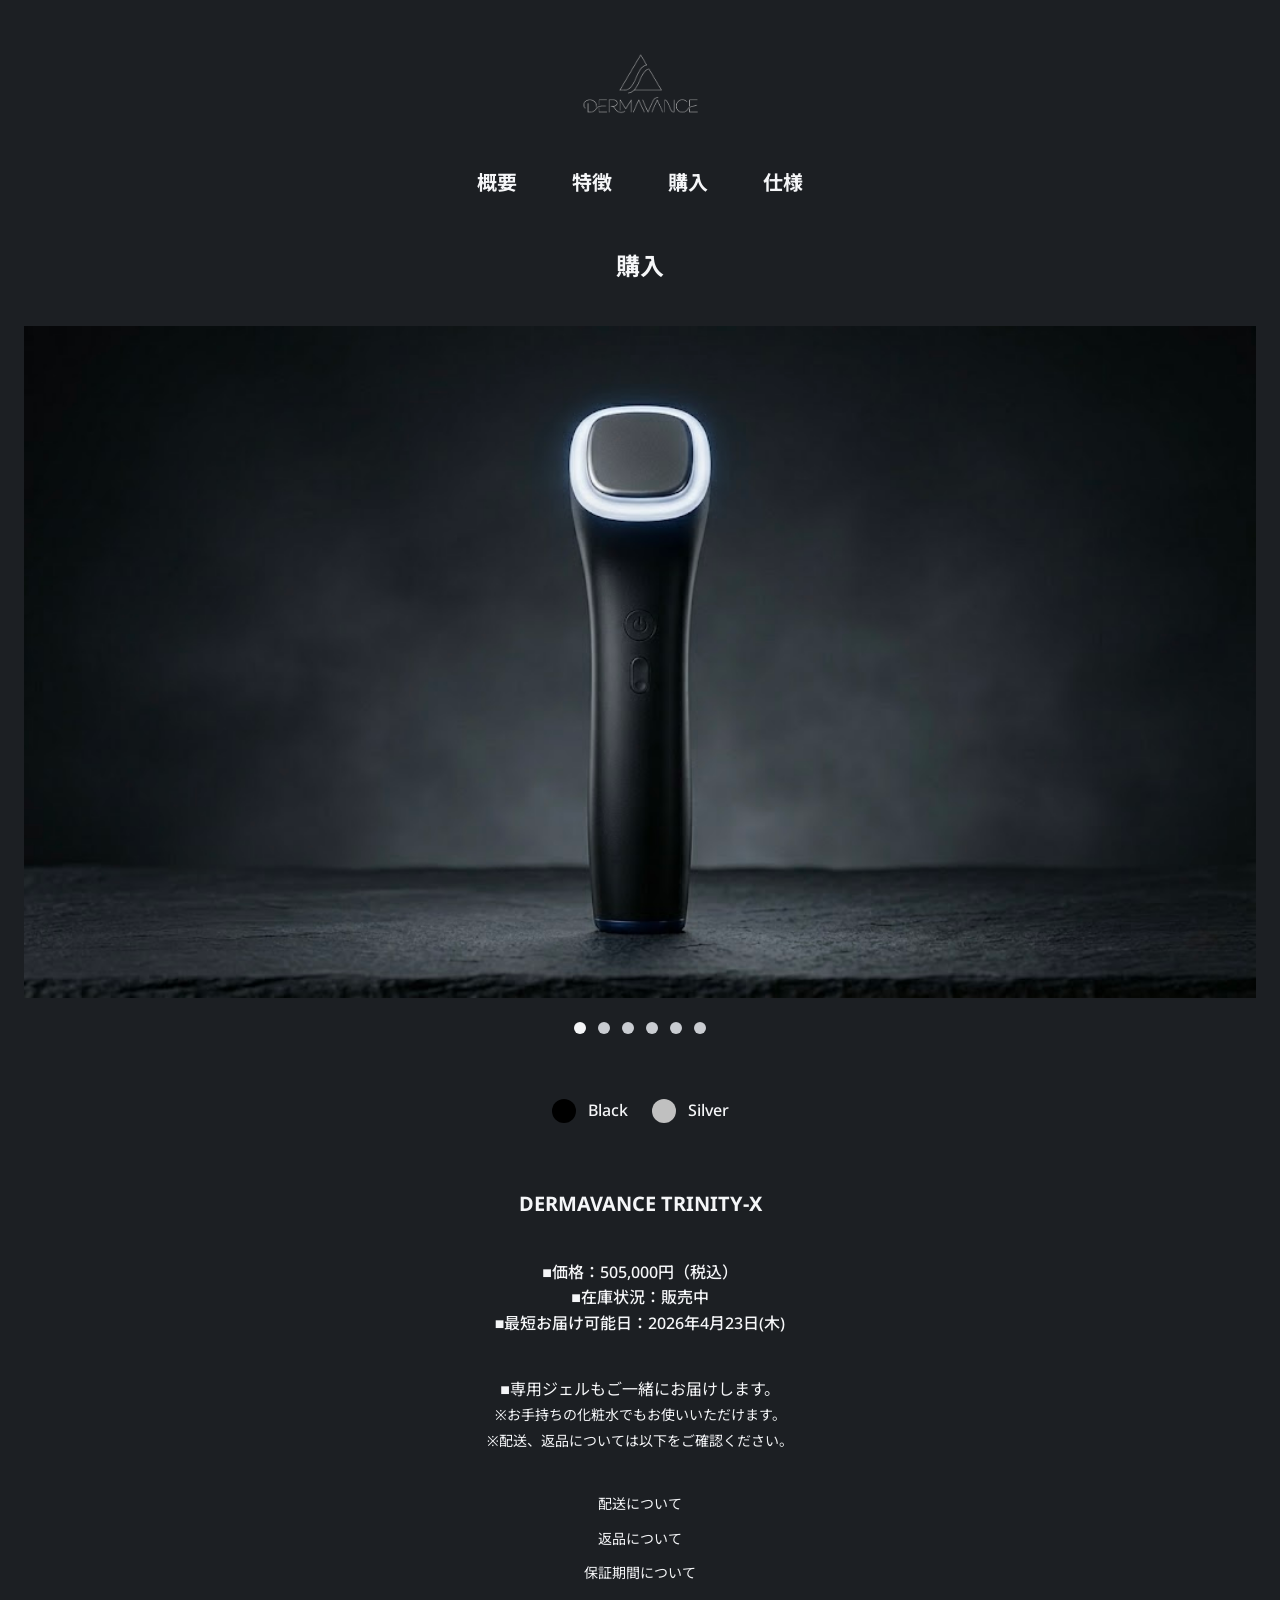
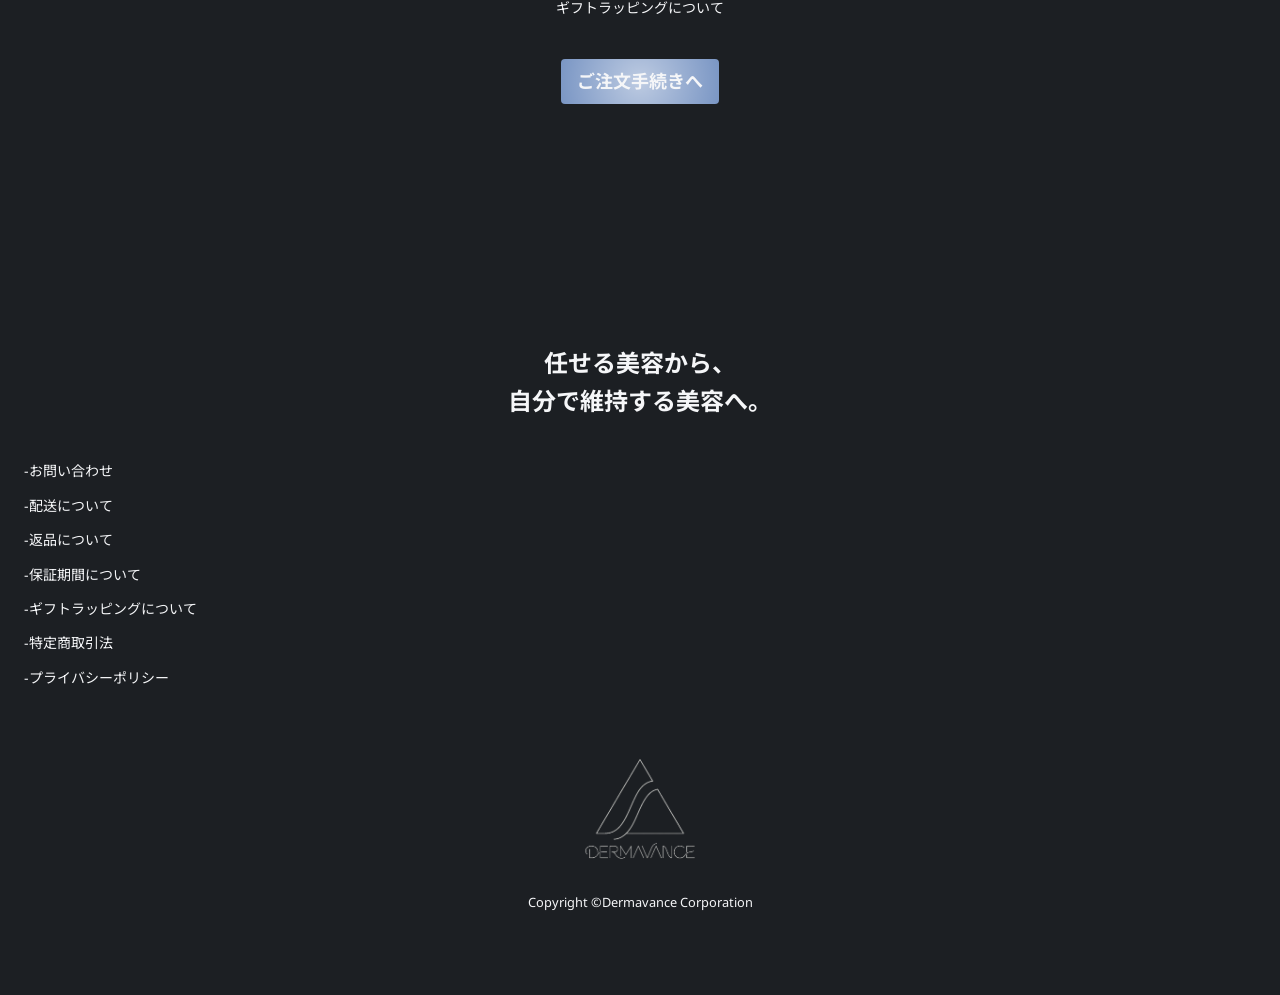
==== buy.html @ 8b5230fb "007_仕様ページCSS完了。mixin追加しコード整理。一つ目のモーダルまで。" ====
<!DOCTYPE html>
<html lang="ja">
<head>
    <meta charset="UTF-8">
    <meta name="viewport" content="width=device-width, initial-scale=1.0">
    <title>DERMAVANCE TRINITY-Xの購入</title>
        <meta name="description" content="DERMAVANCE TRINITY-Xの購入ページ">
    <!-- OGP -->
    <meta property="og:locale" content="ja_JP">
    <meta property="og:type" content="website">
    <meta property="og:site_name" content="DERMAVANCE TRINITY-Xの購入">
    <meta property="og:title" content="DERMAVANCE TRINITY-Xの購入">
    <meta property="og:description" content="DERMAVANCE TRINITY-Xの購入ページ">
    <meta property="og:url" content="">

    <!-- サムネイル（絶対URL / https 推奨 / 2MB以下目安） -->
    <!-- 推奨メイン：1200x630（横長） -->
    <meta property="og:image" content="">
    <meta property="og:image:width" content="1200">
    <meta property="og:image:height" content="630">
    <meta property="og:image:alt" content="サービスを象徴するビジュアルの代替テキスト">

    <!-- 多言語サイトなら（任意） -->
    <!-- <meta property="og:locale:alternate" content="en_US"> -->

    <!-- X(Twitter) 用：最低限 card 種類。site は推奨 -->
    <meta name="twitter:card" content="summary_large_image">
    <!-- <meta name="twitter:site" content="@YOUR_OFFICIAL_ACCOUNT"> -->
    <!-- 任意（og:* が参照されるため省略可だが、指定するとより安定） -->
    <meta name="twitter:title" content="DERMAVANCE TRINITY-Xの購入">
    <meta name="twitter:description" content="DERMAVANCE TRINITY-Xの購入">
    <meta name="twitter:image" content="">
    <meta name="twitter:image:alt" content="サービスを象徴するビジュアルの代替テキスト">
    <!-- 担当者アカウントを出したい場合（任意） -->
    <!-- <meta name="twitter:creator" content="@YOUR_STAFF_ACCOUNT"> -->

    <!-- Facebook解析や権限管理が必要な場合のみ（任意） -->
    <!-- <meta property="fb:app_id" content="1234567890"> -->
    <!-- <meta property="fb:admins" content="FACEBOOK_USER_ID"> -->

    <!-- 共有時のクローラー制御は通常不要。検索用 robots は必要に応じて -->
    <!-- <meta name="robots" content="noindex,nofollow"> -->

    <link rel="shortcut icon" href="images/nomal_logo.jpg" type="image/x-icon">

    <link rel="preconnect" href="https://fonts.googleapis.com">
    <link rel="preconnect" href="https://fonts.gstatic.com" crossorigin>
    <link href="https://fonts.googleapis.com/css2?family=Noto+Sans+JP:wght@100..900&family=Noto+Sans:ital,wght@0,100..900;1,100..900&display=swap" rel="stylesheet">

    <link rel="stylesheet" href="css/style.css">
    <script src="js/script.js" type="module"></script>
</head>
<body>
    <header>
        <div class="header_logo">
            <h1 class="header_logo_img">
                <img src="images/header_logo_transparent.png" alt="ロゴ">
            </h1>
        </div>
        <div class="header_navi">
            <ul>
                <li><a href="index.html">概要</a></li>
                <li><a href="quality.html">特徴</a></li>
                <li><a href="buy.html">購入</a></li>
                <li><a href="spec.html">仕様</a></li>
            </ul>
        </div>
    </header>
    <main>
        <section class="proceed_to_checkout">
            <h2>購入</h2>
            <div class="product_description">
                <div class="carousel-container">
                    <div class="slider" id="slider">
                        <img src="images/black_01.jpg" id="black01" alt="ブラックの商品画像01">
                        <img src="images/black_02.jpg" id="black02" alt="ブラックの商品画像02">
                        <img src="images/black_03.jpg" id="black03" alt="ブラックの商品画像03">
                        <img src="images/silver_01.jpg" id="silver01" alt="シルバーの商品画像01">
                        <img src="images/silver_02.jpg" id="silver02" alt="シルバーの商品画像02">
                        <img src="images/silver_03.jpg" id="silver03" alt="シルバーの商品画像03">
                    </div>
                    <div class="indicator-container" id="indicator">
                        <span class="dot is-active" data-index="0"></span>
                        <span class="dot" data-index="1"></span>
                        <span class="dot" data-index="2"></span>
                        <span class="dot" data-index="3"></span>
                        <span class="dot" data-index="4"></span>
                        <span class="dot" data-index="5"></span>
                    </div>
                    <div class="color-selector">
                        <div class="color-option" data-color-index="0">
                            <div class="color-circle" style="background-color: #000;"></div>
                            <span class="color-name">Black</span>
                        </div>
                        <div class="color-option" data-color-index="3">
                            <div class="color-circle" style="background-color: #c0c0c0;"></div>
                            <span class="color-name">Silver</span>
                        </div>
                    </div>
                </div>
                <h3>DERMAVANCE TRINITY-X</h3>
            </div>
            <div class="buy_text">
                <p class="weight_medium">
                    ■価格：505,000円（税込）<br>
                    ■在庫状況：販売中<br>
                    ■最短お届け可能日：2026年4月23日(木)
                </p>
                <p>
                    ■専用ジェルもご一緒にお届けします。<br>
                    <span>※お手持ちの化粧水でもお使いいただけます。</span><br>
                    <span>※配送、返品については以下をご確認ください。</span>
                </p>

                <ul class="shopping_guide">
                    <li><a href="">配送について</a></li>
                    <li><a href="">返品について</a></li>
                    <li><a href="">保証期間について</a></li>
                    <li><a href="">ギフトラッピングについて</a></li>
                </ul>
            </div>
            <button type="button" class="order important">ご注文手続きへ</button>
        </section>
    </main>
    <footer>
        <div class="footer_inner">
            <h2>任せる美容から、<br>
                自分で維持する美容へ。</h2>
            <ul class="shopping_guide">
                <li><a href="">-お問い合わせ</a></li>
                <li><a href="">-配送について</a></li>
                <li><a href="">-返品について</a></li>
                <li><a href="">-保証期間について</a></li>
                <li><a href="">-ギフトラッピングについて</a></li>
                <li><a href="">-特定商取引法</a></li>
                <li><a href="">-プライバシーポリシー</a></li>
            </ul>
            <div class="footer_logo">
                <h1 class="footer_logo_img">
                    <img src="images/footer_logo_transparent.png" alt="ロゴ">
                </h1>
                <p><small>Copyright &copy;Dermavance Corporation</small></p>
            </div>
        </div>
    </footer>    
</body>
</html>
---- css/style.css ----
@charset "UTF-8";
/* これはリセットCSSです */
/* resset.dev • v5.0.2 */
/* # =================================================================
   # Global selectors
   # ================================================================= */
html {
  box-sizing: border-box;
  -webkit-text-size-adjust: 100%;
  /* Prevent adjustments of font size after orientation changes in iOS */
  word-break: normal;
  -moz-tab-size: 4;
  -o-tab-size: 4;
     tab-size: 4;
}

*,
::before,
::after {
  background-repeat: no-repeat;
  /* Set `background-repeat: no-repeat` to all elements and pseudo elements */
  box-sizing: inherit;
}

::before,
::after {
  text-decoration: inherit;
  /* Inherit text-decoration and vertical align to ::before and ::after pseudo elements */
  vertical-align: inherit;
}

* {
  padding: 0;
  /* Reset `padding` and `margin` of all elements */
  margin: 0;
}

/* # =================================================================
   # General elements
   # ================================================================= */
hr {
  overflow: visible;
  /* Show the overflow in Edge and IE */
  height: 0;
  /* Add the correct box sizing in Firefox */
  color: inherit;
  /* Correct border color in Firefox. */
}

details,
main {
  display: block;
  /* Render the `main` element consistently in IE. */
}

summary {
  display: list-item;
  /* Add the correct display in all browsers */
}

small {
  font-size: 80%;
  /* Set font-size to 80% in `small` elements */
}

[hidden] {
  display: none;
  /* Add the correct display in IE */
}

abbr[title] {
  border-bottom: none;
  /* Remove the bottom border in Chrome 57 */
  /* Add the correct text decoration in Chrome, Edge, IE, Opera, and Safari */
  text-decoration: underline;
  -webkit-text-decoration: underline dotted;
          text-decoration: underline dotted;
}

a {
  background-color: transparent;
  /* Remove the gray background on active links in IE 10 */
}

a:active,
a:hover {
  outline-width: 0;
  /* Remove the outline when hovering in all browsers */
}

code,
kbd,
pre,
samp {
  font-family: monospace, monospace;
  /* Specify the font family of code elements */
}

pre {
  font-size: 1em;
  /* Correct the odd `em` font sizing in all browsers */
}

b,
strong {
  font-weight: bolder;
  /* Add the correct font weight in Chrome, Edge, and Safari */
}

/* https://gist.github.com/unruthless/413930 */
sub,
sup {
  font-size: 75%;
  line-height: 0;
  position: relative;
  vertical-align: baseline;
}

sub {
  bottom: -0.25em;
}

sup {
  top: -0.5em;
}

table {
  border-color: inherit;
  /* Correct border color in all Chrome, Edge, and Safari. */
  text-indent: 0;
  /* Remove text indentation in Chrome, Edge, and Safari */
}

iframe {
  border-style: none;
}

/* # =================================================================
   # Forms
   # ================================================================= */
input {
  border-radius: 0;
}

[type=number]::-webkit-inner-spin-button,
[type=number]::-webkit-outer-spin-button {
  height: auto;
  /* Correct the cursor style of increment and decrement buttons in Chrome */
}

[type=search] {
  -webkit-appearance: textfield;
  /* Correct the odd appearance in Chrome and Safari */
  outline-offset: -2px;
  /* Correct the outline style in Safari */
}

[type=search]::-webkit-search-decoration {
  -webkit-appearance: none;
  /* Remove the inner padding in Chrome and Safari on macOS */
}

textarea {
  overflow: auto;
  /* Internet Explorer 11+ */
  resize: vertical;
  /* Specify textarea resizability */
}

button,
input,
optgroup,
select,
textarea {
  font: inherit;
  /* Specify font inheritance of form elements */
}

optgroup {
  font-weight: bold;
  /* Restore the font weight unset by the previous rule */
}

button {
  overflow: visible;
  /* Address `overflow` set to `hidden` in IE 8/9/10/11 */
}

button,
select {
  text-transform: none;
  /* Firefox 40+, Internet Explorer 11- */
}

/* Apply cursor pointer to button elements */
button,
[type=button],
[type=reset],
[type=submit],
[role=button] {
  cursor: pointer;
}

/* Remove inner padding and border in Firefox 4+ */
button::-moz-focus-inner,
[type=button]::-moz-focus-inner,
[type=reset]::-moz-focus-inner,
[type=submit]::-moz-focus-inner {
  border-style: none;
  padding: 0;
}

/* Replace focus style removed in the border reset above */
button:-moz-focusring,
[type=button]::-moz-focus-inner,
[type=reset]::-moz-focus-inner,
[type=submit]::-moz-focus-inner {
  outline: 1px dotted ButtonText;
}

button,
html [type=button],
[type=reset],
[type=submit] {
  -webkit-appearance: button;
  /* Correct the inability to style clickable types in iOS */
}

/* Remove the default button styling in all browsers */
button,
input,
select,
textarea {
  background-color: transparent;
  border-style: none;
}

a:focus,
button:focus,
input:focus,
select:focus,
textarea:focus {
  outline-width: 0;
}

/* Style select like a standard input */
select::-ms-expand {
  display: none;
  /* Internet Explorer 11+ */
}

select::-ms-value {
  color: currentColor;
  /* Internet Explorer 11+ */
}

legend {
  border: 0;
  /* Correct `color` not being inherited in IE 8/9/10/11 */
  color: inherit;
  /* Correct the color inheritance from `fieldset` elements in IE */
  display: table;
  /* Correct the text wrapping in Edge and IE */
  max-width: 100%;
  /* Correct the text wrapping in Edge and IE */
  white-space: normal;
  /* Correct the text wrapping in Edge and IE */
  max-width: 100%;
  /* Correct the text wrapping in Edge 18- and IE */
}

::-webkit-file-upload-button {
  /* Correct the inability to style clickable types in iOS and Safari */
  -webkit-appearance: button;
  color: inherit;
  font: inherit;
  /* Change font properties to `inherit` in Chrome and Safari */
}

/* Replace pointer cursor in disabled elements */
[disabled] {
  cursor: default;
}

/* # =================================================================
   # Specify media element style
   # ================================================================= */
img {
  border-style: none;
  /* Remove border when inside `a` element in IE 8/9/10 */
}

/* Add the correct vertical alignment in Chrome, Firefox, and Opera */
progress {
  vertical-align: baseline;
}

/* # =================================================================
   # Accessibility
   # ================================================================= */
/* Specify the progress cursor of updating elements */
[aria-busy=true] {
  cursor: progress;
}

/* Specify the pointer cursor of trigger elements */
[aria-controls] {
  cursor: pointer;
}

/* Specify the unstyled cursor of disabled, not-editable, or otherwise inoperable elements */
[aria-disabled=true] {
  cursor: default;
}

/* Max-width */
/* Colors */
/* Spacing */
/* Font_size */
/* Font_weight */
/* Fonts */
/* Radius */
/* 各セクションのレイアウト(背景別） */
/* 空のdivタグなどに背景画像挿入する時 */
/* セクション内のflex、margin/paddingなし */
html {
  font-size: 100%;
}

body {
  background-color: #1c1f23;
  color: #f5f6f8;
  font-size: 1rem;
  font-family: "Noto Sans", sans-serif, "Noto Sans JP", sans-serif;
  line-height: 1.6;
}

.wrapper {
  margin-inline: auto;
  max-width: 327px;
}

img {
  max-width: 100%;
  height: auto;
  vertical-align: bottom;
}

ul {
  list-style: none;
}

ul li a {
  text-decoration: none;
  color: #f5f6f8;
}

h1 {
  font-size: 2rem;
  font-weight: 700;
}

h2 {
  font-size: 1.5rem;
  font-weight: 700;
}

h3,
.header_navi {
  font-size: 1.25rem;
  font-weight: 700;
}

.weight_bold,
label {
  font-weight: 700;
}

.weight_medium {
  font-weight: 500;
}

button {
  padding-inline: 1rem;
  padding-block: 0.5rem;
  display: block;
  margin-inline: auto;
  font-size: 1.125rem;
  font-weight: 700;
  border-radius: 4px;
  transition: all 0.3s ease-out 0s;
}

button.important,
#order_submit {
  background: radial-gradient(circle, rgba(255, 255, 255, 0.5) 0%, transparent 100%), #7a96c4;
  color: #f5f6f8;
}
button.important:hover,
#order_submit:hover {
  background: radial-gradient(circle, rgba(255, 255, 255, 0.8) 0%, transparent 100%), #7a96c4;
}

button.nomal {
  background: radial-gradient(circle, rgba(255, 255, 255, 0.5) 0%, transparent 100%), #454c56;
  color: #f5f6f8;
}
button.nomal:hover {
  background: radial-gradient(circle, rgba(255, 255, 255, 0.8) 0%, transparent 100%), #454c56;
}

.header_logo_img {
  width: 160px;
  margin-inline: auto;
  margin-block: 2.5rem;
}

.header_navi ul {
  max-width: 327px;
  margin-inline: auto;
  display: flex;
  justify-content: space-between;
  margin-block-end: 2.5rem;
}

.header_navi ul li a {
  position: relative;
  display: inline-block;
  padding-bottom: 8px;
  transition: all 0.3s ease-out 0s;
}
.header_navi ul li a::after {
  content: "";
  position: absolute;
  left: 50%;
  bottom: 0;
  transform: translateX(-50%);
  width: 100%;
  height: 8px;
  background: url("../images/active-line.png") no-repeat center center;
  background-size: contain;
  opacity: 0;
  transition: all 0.3s ease-out 0s;
}
.header_navi ul li a:hover::after, .header_navi ul li a.is-active::after {
  opacity: 1;
}

/* フッター・購入ページ共通 */
.shopping_guide {
  width: 100%;
  display: flex;
  flex-direction: column;
  gap: 1rem;
  font-size: 0.875rem;
}

.shopping_guide li a {
  transition: all 0.3s ease-out 0s;
}
.shopping_guide li a:hover {
  border-bottom: 1px dotted #c9ccd1;
}

/* 購入・購入手続きページ共通 */
.slider {
  display: flex;
  overflow-x: auto;
  scroll-snap-type: x mandatory; /* 横方向に吸い付く設定 */
  scrollbar-width: none; /* スクロールバーを隠す（Firefox） */
}

.slider::-webkit-scrollbar {
  display: none; /* スクロールバーを隠す（Chrome/Safari） */
}

.slider img {
  width: 100%;
  flex-shrink: 0;
  scroll-snap-align: start; /* 画像の端で止まる */
}

/* インジケーターの見た目 */
.indicator-container {
  display: flex;
  justify-content: center;
  gap: 0.75rem;
}

.dot {
  width: 12px;
  height: 12px;
  background-color: #c9ccd1;
  border-radius: 50%;
  transition: all 0.3s;
}

.dot.is-active {
  background-color: #f5f6f8; /* 現在の画像は白くする */
}

/* モーダル自体のスタイル */
dialog {
  max-width: 60%;
  padding: 1.5rem;
  margin-inline: auto;
  background-color: #c9ccd1;
  color: #1c1f23;
  border: none;
  border-radius: 4px;
  box-shadow: 0 4px 20px rgba(0, 0, 0, 0.2);
  display: flex;
  flex-direction: column;
  gap: 1rem;
}

/* 背景（画面外）の暗さ */
dialog::backdrop {
  background-color: rgba(0, 0, 0, 0.6);
  cursor: pointer; /* 画面外がクリック可能であることを示す */
}

.footer_inner {
  padding-inline: 1.5rem;
  padding-block: 5rem;
  display: flex;
  flex-direction: column;
  gap: 2.5rem;
  padding-block-start: 10rem;
  text-align: center;
}

.footer_inner .shopping_guide {
  text-align: start;
}

.footer_logo_img {
  width: 160px;
  margin-inline: auto;
}

#fixed_button {
  width: 100%;
  padding-block: 0.5rem;
  background-color: #1c1f23;
  display: block;
  position: fixed;
  bottom: 0;
  left: 50%;
  transform: translateX(-50%);
  z-index: 100;
}

.care,
.beforeafter {
  padding-inline: 1.5rem;
  padding-block: 5rem;
  background-color: #f5f6f8;
  color: #1c1f23;
  display: flex;
  flex-direction: column;
  gap: 2.5rem;
}

.new_choice,
.teatures,
.how_to_use,
.about_app {
  padding-inline: 1.5rem;
  padding-block: 5rem;
  display: flex;
  flex-direction: column;
  gap: 2.5rem;
}

.firstview_img {
  width: 100%;
  aspect-ratio: 1.875;
  background-repeat: no-repeat;
  background-size: cover;
  background-image: url(../../images/firstview.jpg);
  background-position: center;
  margin-block-end: 2.5rem;
  display: flex;
}

.firstview_title {
  max-width: 327px;
  padding-inline: 1.5rem;
  align-self: flex-end;
  margin-block-end: -1.2em;
  /* 320pxで24px、375pxで約32px、1440pxで36pxになるよう調整 */
  font-size: clamp(1.5rem, 0.43rem + 4.57vw, 2.25rem);
}

.firstview_inner {
  padding-inline: 1.5rem;
  padding-block-end: 2.5rem;
  display: flex;
  flex-direction: column;
  gap: 2.5rem;
}

.concept {
  background-image: url(../../images/bg_SP.jpg);
  background-repeat: no-repeat;
  background-size: cover;
  background-position: center;
  padding-inline: 1.5rem;
  padding-block: 5rem;
  color: #f5f6f8;
  display: flex;
  flex-direction: column;
  gap: 2.5rem;
}

.new_choice_img {
  width: 100%;
  aspect-ratio: 1;
  background-repeat: no-repeat;
  background-size: cover;
  background-image: url(../../images/using_img01.jpg);
}

.teatures_title {
  text-align: center;
}

.design {
  padding-block: 5rem;
  text-align: center;
}

.design_inner {
  display: flex;
  flex-direction: column;
  gap: 7.5rem;
}

.using_img {
  width: 100%;
  aspect-ratio: 1;
  background-repeat: no-repeat;
  background-size: cover;
  background-image: url(../../images/using_img02.jpg);
}

.ai_img {
  width: 100%;
  aspect-ratio: 1;
  background-repeat: no-repeat;
  background-size: cover;
  background-image: url(../../images/ai.jpg);
  background-position: center;
  background-position: center;
}

.product {
  background: linear-gradient(rgba(28, 31, 35, 0.5), rgba(28, 31, 35, 0.5)), url(../../images/bg_bubble_black.PNG) no-repeat center/cover;
  padding-inline: 1.5rem;
  padding-block: 5rem;
  color: #f5f6f8;
  display: flex;
  flex-direction: column;
  gap: 2.5rem;
  text-align: center;
}

.product_img {
  max-width: 720px;
  margin-inline: auto;
}

.quality_top,
.five_modes {
  padding-inline: 1.5rem;
  padding-block: 5rem;
  display: flex;
  flex-direction: column;
  gap: 2.5rem;
  text-align: center;
}

.quality_top {
  padding-block-start: 0;
}

.design_point,
.reasons_of_safety {
  padding-inline: 1.5rem;
  padding-block: 5rem;
  background-color: #f5f6f8;
  color: #1c1f23;
  display: flex;
  flex-direction: column;
  gap: 2.5rem;
}

.reasons_of_safety h2 {
  text-align: center;
}

.docter_img {
  width: 100%;
  aspect-ratio: 1.5;
  background-repeat: no-repeat;
  background-size: cover;
  background-image: url(../../images/docter.jpg);
}

.design_point01,
.design_point02,
.safety_reason01,
.safety_reason02 {
  display: flex;
  flex-direction: column;
  gap: 2.5rem;
}

.design_point01,
.safety_reason01 {
  padding-block-end: 2.5rem;
  border-bottom: 1px solid #c9ccd1;
}

.proceed_to_checkout {
  padding-inline: 1.5rem;
  padding-block: 5rem;
  display: flex;
  flex-direction: column;
  gap: 2.5rem;
  padding-block-start: 0;
  text-align: center;
}

.product_description {
  display: flex;
  flex-direction: column;
  gap: 1.5rem;
}

/* カラーセレクターの見た目 */
.color-selector {
  margin-block: 2.5rem;
  display: flex;
  justify-content: center;
  gap: 1.5rem;
}

.color-option {
  display: flex;
  align-items: center;
  cursor: pointer;
}

.color-circle {
  margin-inline-end: 0.75rem;
  width: 24px;
  height: 24px;
  border-radius: 50%;
  position: relative;
}

.color-name {
  font-weight: 500;
}

/* 選択された時の白い外枠（擬似要素） */
.color-option.is-active .color-circle::before {
  content: "";
  position: absolute;
  top: -4px;
  left: -4px;
  right: -4px;
  bottom: -4px;
  border: 2px solid #f5f6f8;
  border-radius: 50%;
}

.buy_text {
  display: flex;
  flex-direction: column;
  gap: 2.5rem;
}

.buy_text span {
  font-size: 0.875rem;
}

.shopping_guide {
  text-align: center;
  gap: 0.75rem;
}

/* 共通 */
.select_product,
.user_info,
.payment_method {
  padding-inline: 1.5rem;
  padding-block: 5rem;
  display: flex;
  flex-direction: column;
  gap: 2.5rem;
  padding-block-start: 0;
}

.select_product,
.user_info h2,
.payment_method h2 {
  text-align: center;
}

.carousel-container,
.select_product_inner {
  display: flex;
  flex-direction: column;
  gap: 1.5rem;
}

input,
select {
  padding-inline: 0.75rem;
  background-color: #f5f6f8;
  color: #1c1f23;
  border: 1px solid #c9ccd1;
  border-radius: 4px;
}

.error_userinfo,
.error_payment {
  width: -moz-fit-content;
  width: fit-content;
  padding: 1rem;
  background-color: #c9ccd1;
  color: #1c1f23;
  font-size: 0.75rem;
  display: flex;
  gap: 0.75rem;
}

/* 商品選択 */
.select_date p {
  padding-block-start: 0.5em;
  font-size: 0.875rem;
  color: #c9ccd1;
}

.total {
  padding: 1rem;
  background-color: #c9ccd1;
  color: #1c1f23;
  font-weight: 500;
  display: flex;
  flex-direction: column;
  gap: 2rem;
}

.sub_total,
.shippng,
.total_amount {
  display: flex;
  justify-content: space-between;
}

.total_amount .weight_bold {
  font-size: 1.25rem;
}

/* お客様情報 */
.user_info_inner {
  padding-block-end: 5rem;
  display: flex;
  flex-direction: column;
  gap: 2rem;
}

.user_info_inner label {
  display: flex;
  gap: 0.75rem;
  align-items: center;
}

.user_name,
.name_kana,
.post_code,
.prefrcture,
.city_name,
.building_name,
.phone_number,
.email_address {
  display: flex;
  flex-direction: column;
  gap: 1rem;
}

.name_input,
.kana_input {
  display: flex;
  gap: 0.75rem;
  justify-content: space-between;
}

.name_input input,
.kana_input input {
  max-width: 150px;
}

.required {
  color: #E73434;
  font-size: 0.75rem;
}

.notice {
  font-size: 0.75rem;
}

.delivery_address {
  text-align: start;
  display: flex;
  flex-direction: column;
  gap: 2.5rem;
}

/* お支払い方法 */
.input_payment {
  display: flex;
  flex-direction: column;
  gap: 2.5rem;
}

.method_type {
  display: flex;
  flex-direction: column;
  gap: 0.75rem;
}

#order_submit {
  width: -moz-fit-content;
  width: fit-content;
  margin-inline: auto;
  border: none;
}

.spec_top {
  padding-inline: 1.5rem;
  padding-block: 5rem;
  display: flex;
  flex-direction: column;
  gap: 2.5rem;
  padding-block-start: 0;
}

.spec_top h2 {
  text-align: center;
}

.spec_table {
  color: #1c1f23;
  font-size: 0.875rem;
}

.spec_table th {
  background-color: #c9ccd1;
}

.spec_table td {
  padding: 1rem;
  background-color: #f5f6f8;
}/*# sourceMappingURL=style.css.map */
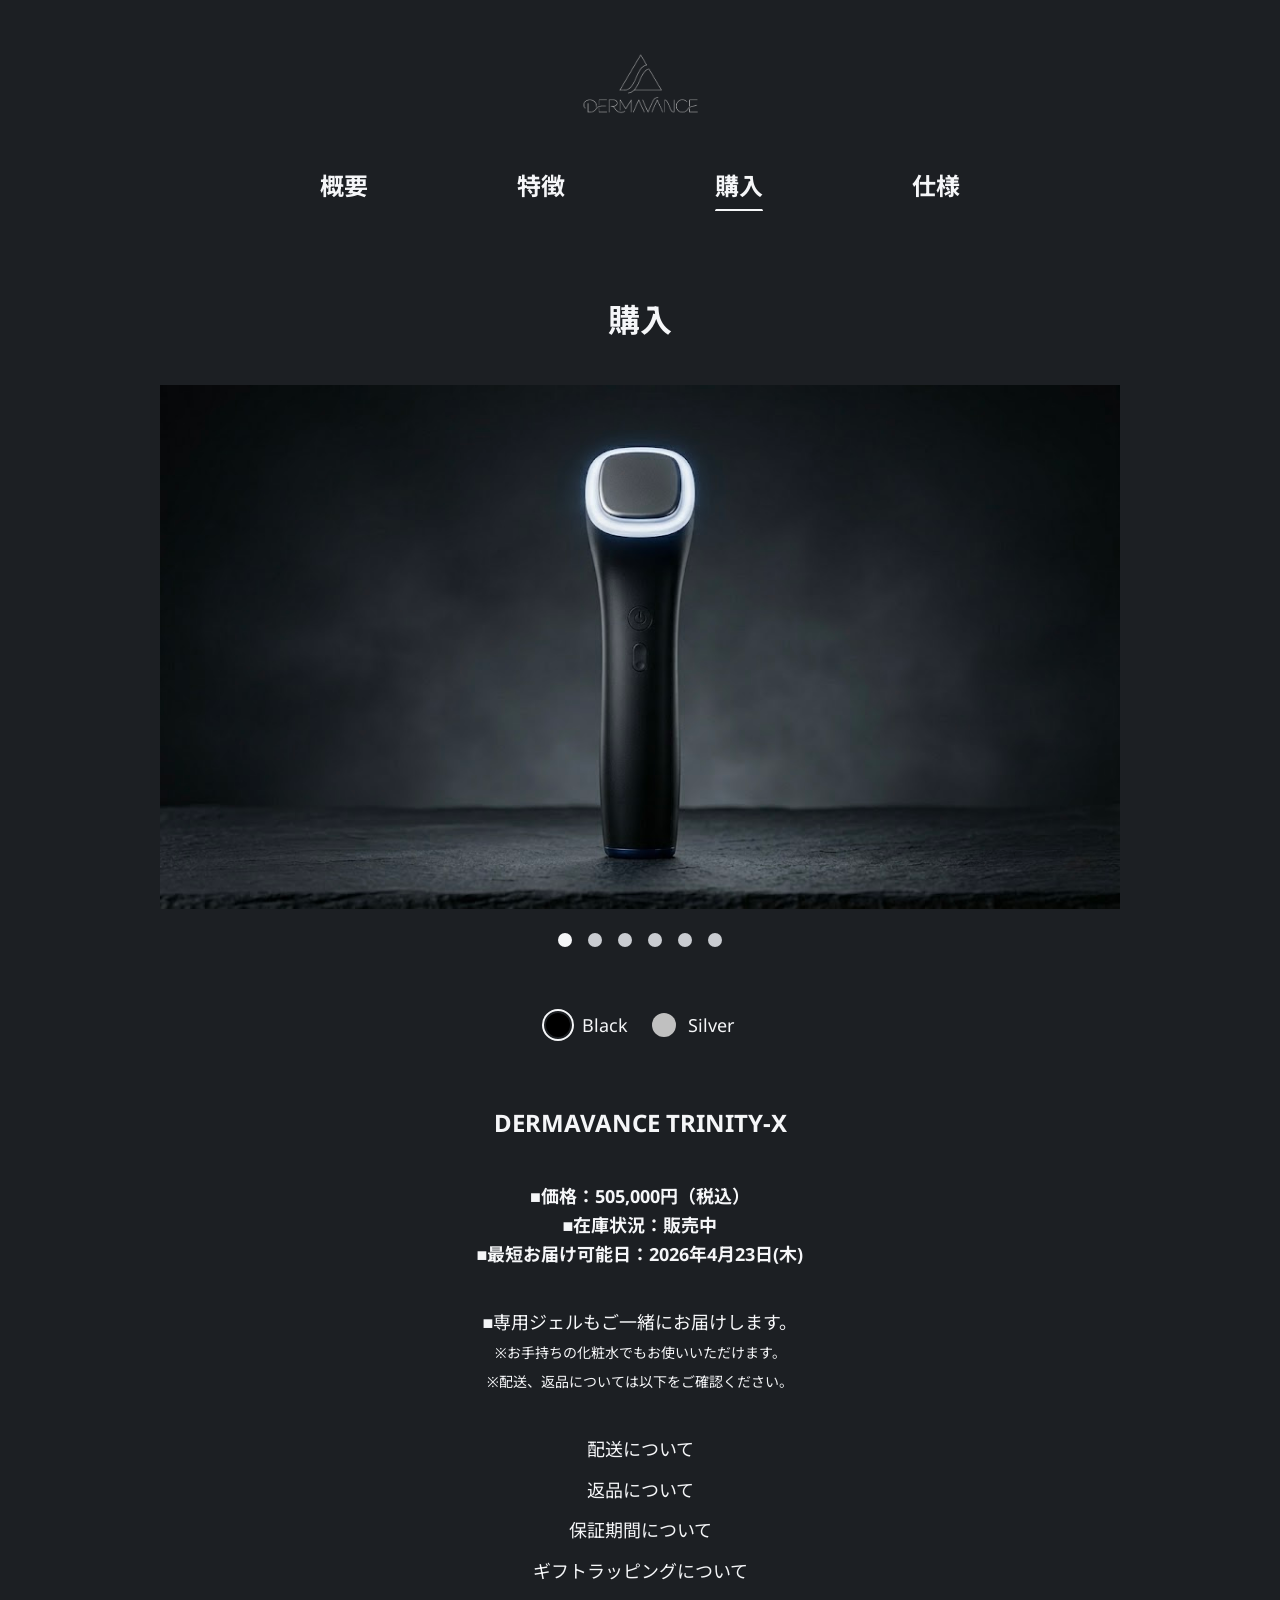
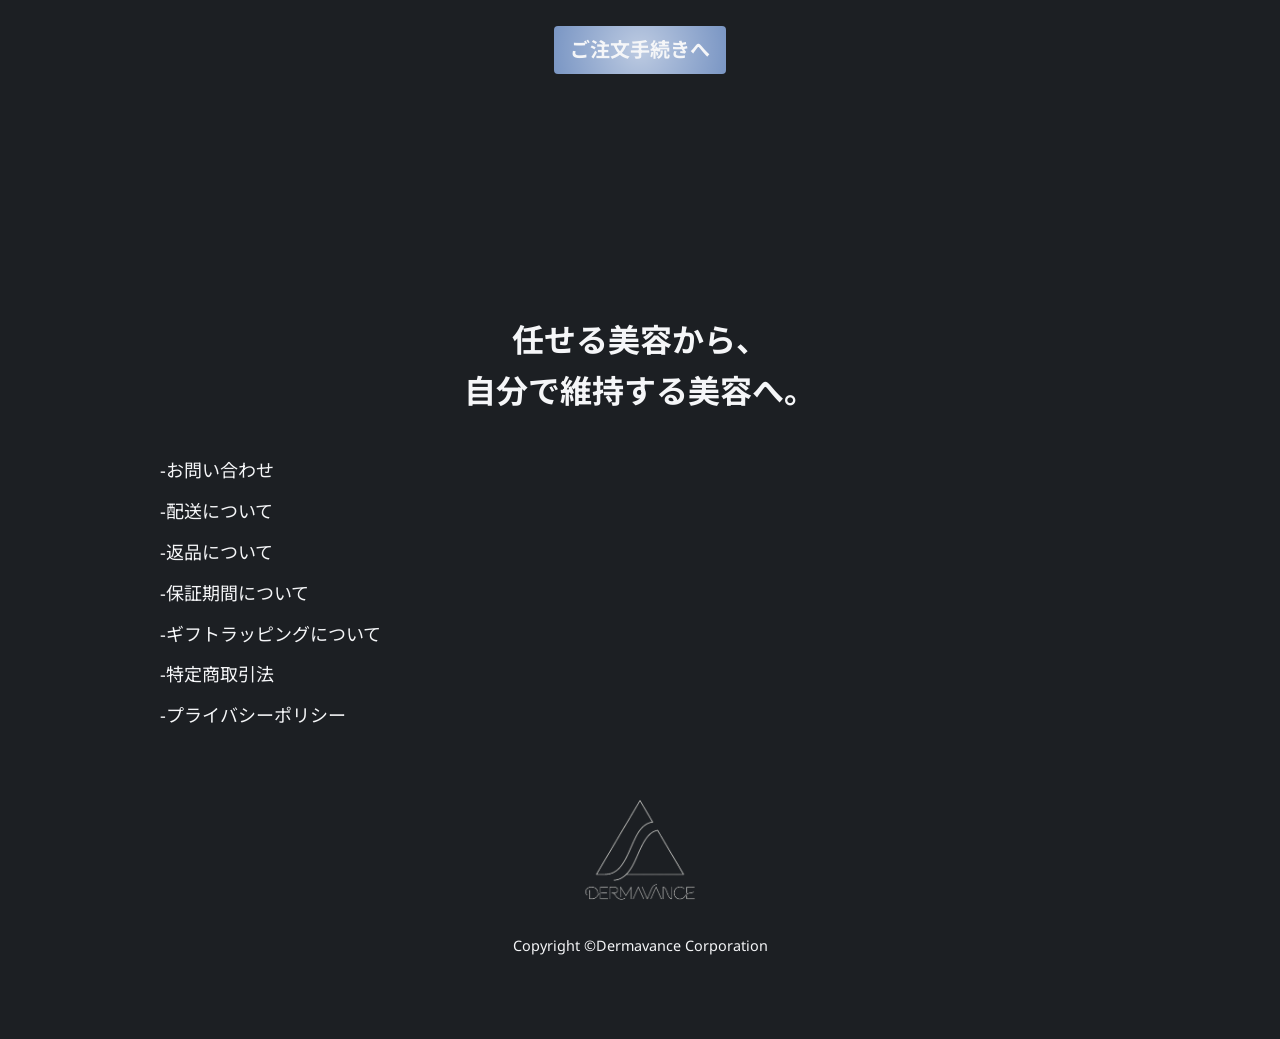
==== commit 15b6a5db: "009_mixin、rootにPC版設定追加。HTML内の構成調整。" ====
--- a/buy.html
+++ b/buy.html
@@ -68,58 +68,59 @@
     </header>
     <main>
         <section class="proceed_to_checkout">
-            <h2>購入</h2>
-            <div class="product_description">
-                <div class="carousel-container">
-                    <div class="slider" id="slider">
-                        <img src="images/black_01.jpg" id="black01" alt="ブラックの商品画像01">
-                        <img src="images/black_02.jpg" id="black02" alt="ブラックの商品画像02">
-                        <img src="images/black_03.jpg" id="black03" alt="ブラックの商品画像03">
-                        <img src="images/silver_01.jpg" id="silver01" alt="シルバーの商品画像01">
-                        <img src="images/silver_02.jpg" id="silver02" alt="シルバーの商品画像02">
-                        <img src="images/silver_03.jpg" id="silver03" alt="シルバーの商品画像03">
-                    </div>
-                    <div class="indicator-container" id="indicator">
-                        <span class="dot is-active" data-index="0"></span>
-                        <span class="dot" data-index="1"></span>
-                        <span class="dot" data-index="2"></span>
-                        <span class="dot" data-index="3"></span>
-                        <span class="dot" data-index="4"></span>
-                        <span class="dot" data-index="5"></span>
-                    </div>
-                    <div class="color-selector">
-                        <div class="color-option" data-color-index="0">
-                            <div class="color-circle" style="background-color: #000;"></div>
-                            <span class="color-name">Black</span>
+            <div class="l-inner">
+                <h2>購入</h2>
+                <div class="product_description">
+                    <div class="carousel-container">
+                        <div class="slider" id="slider">
+                            <img src="images/black_01.jpg" id="black01" alt="ブラックの商品画像01">
+                            <img src="images/black_02.jpg" id="black02" alt="ブラックの商品画像02">
+                            <img src="images/black_03.jpg" id="black03" alt="ブラックの商品画像03">
+                            <img src="images/silver_01.jpg" id="silver01" alt="シルバーの商品画像01">
+                            <img src="images/silver_02.jpg" id="silver02" alt="シルバーの商品画像02">
+                            <img src="images/silver_03.jpg" id="silver03" alt="シルバーの商品画像03">
                         </div>
-                        <div class="color-option" data-color-index="3">
-                            <div class="color-circle" style="background-color: #c0c0c0;"></div>
-                            <span class="color-name">Silver</span>
+                        <div class="indicator-container" id="indicator">
+                            <span class="dot is-active" data-index="0"></span>
+                            <span class="dot" data-index="1"></span>
+                            <span class="dot" data-index="2"></span>
+                            <span class="dot" data-index="3"></span>
+                            <span class="dot" data-index="4"></span>
+                            <span class="dot" data-index="5"></span>
+                        </div>
+                        <div class="color-selector">
+                            <div class="color-option" data-color-index="0">
+                                <div class="color-circle" style="background-color: #000;"></div>
+                                <span class="color-name">Black</span>
+                            </div>
+                            <div class="color-option" data-color-index="3">
+                                <div class="color-circle" style="background-color: #c0c0c0;"></div>
+                                <span class="color-name">Silver</span>
+                            </div>
                         </div>
                     </div>
+                    <h3>DERMAVANCE TRINITY-X</h3>
                 </div>
-                <h3>DERMAVANCE TRINITY-X</h3>
+                <div class="buy_text">
+                    <p class="weight_bold">
+                        ■価格：505,000円（税込）<br>
+                        ■在庫状況：販売中<br>
+                        ■最短お届け可能日：2026年4月23日(木)
+                    </p>
+                    <p>
+                        ■専用ジェルもご一緒にお届けします。<br>
+                        <span class="notice">※お手持ちの化粧水でもお使いいただけます。</span><br>
+                        <span class="notice">※配送、返品については以下をご確認ください。</span>
+                    </p>
+                    <ul class="shopping_guide">
+                        <li><a href="">配送について</a></li>
+                        <li><a href="">返品について</a></li>
+                        <li><a href="">保証期間について</a></li>
+                        <li><a href="">ギフトラッピングについて</a></li>
+                    </ul>
+                </div>
+                <button type="button" class="order important">ご注文手続きへ</button>
             </div>
-            <div class="buy_text">
-                <p class="weight_medium">
-                    ■価格：505,000円（税込）<br>
-                    ■在庫状況：販売中<br>
-                    ■最短お届け可能日：2026年4月23日(木)
-                </p>
-                <p>
-                    ■専用ジェルもご一緒にお届けします。<br>
-                    <span>※お手持ちの化粧水でもお使いいただけます。</span><br>
-                    <span>※配送、返品については以下をご確認ください。</span>
-                </p>
-
-                <ul class="shopping_guide">
-                    <li><a href="">配送について</a></li>
-                    <li><a href="">返品について</a></li>
-                    <li><a href="">保証期間について</a></li>
-                    <li><a href="">ギフトラッピングについて</a></li>
-                </ul>
-            </div>
-            <button type="button" class="order important">ご注文手続きへ</button>
         </section>
     </main>
     <footer>
--- a/css/style.css
+++ b/css/style.css
@@ -314,12 +314,14 @@
 }
 
 /* Max-width */
+/* Break-point */
 /* Colors */
 /* Spacing */
 /* Font_size */
 /* Font_weight */
 /* Fonts */
 /* Radius */
+/* PC版レイアウト */
 /* 各セクションのレイアウト(背景別） */
 /* 空のdivタグなどに背景画像挿入する時 */
 /* セクション内のflex、margin/paddingなし */
@@ -334,10 +336,10 @@
   font-family: "Noto Sans", sans-serif, "Noto Sans JP", sans-serif;
   line-height: 1.6;
 }
-
-.wrapper {
-  margin-inline: auto;
-  max-width: 327px;
+@media (min-width: 1024px) {
+  body {
+    font-size: 1.125rem;
+  }
 }
 
 img {
@@ -359,10 +361,20 @@
   font-size: 2rem;
   font-weight: 700;
 }
+@media (min-width: 1024px) {
+  h1 {
+    font-size: 2.25rem;
+  }
+}
 
 h2 {
   font-size: 1.5rem;
   font-weight: 700;
+}
+@media (min-width: 1024px) {
+  h2 {
+    font-size: 2rem;
+  }
 }
 
 h3,
@@ -370,14 +382,25 @@
   font-size: 1.25rem;
   font-weight: 700;
 }
+@media (min-width: 1024px) {
+  h3,
+  .header_navi {
+    font-size: 1.5rem;
+  }
+}
 
 .weight_bold,
 label {
   font-weight: 700;
 }
 
-.weight_medium {
-  font-weight: 500;
+.notice {
+  font-size: 0.75rem;
+}
+@media (min-width: 1024px) {
+  .notice {
+    font-size: 0.875rem;
+  }
 }
 
 button {
@@ -386,15 +409,20 @@
   display: block;
   margin-inline: auto;
   font-size: 1.125rem;
-  font-weight: 700;
   border-radius: 4px;
   transition: all 0.3s ease-out 0s;
+}
+@media (min-width: 1024px) {
+  button {
+    font-size: 1.25rem;
+  }
 }
 
 button.important,
 #order_submit {
   background: radial-gradient(circle, rgba(255, 255, 255, 0.5) 0%, transparent 100%), #7a96c4;
   color: #f5f6f8;
+  font-weight: 700;
 }
 button.important:hover,
 #order_submit:hover {
@@ -421,6 +449,12 @@
   display: flex;
   justify-content: space-between;
   margin-block-end: 2.5rem;
+}
+@media (min-width: 1024px) {
+  .header_navi ul {
+    max-width: 50%;
+    margin-block-end: 5rem;
+  }
 }
 
 .header_navi ul li a {
@@ -454,6 +488,12 @@
   gap: 1rem;
   font-size: 0.875rem;
 }
+@media (min-width: 1024px) {
+  .shopping_guide {
+    gap: 1.5rem;
+    font-size: 1.125rem;
+  }
+}
 
 .shopping_guide li a {
   transition: all 0.3s ease-out 0s;
@@ -485,6 +525,11 @@
   display: flex;
   justify-content: center;
   gap: 0.75rem;
+}
+@media (min-width: 1024px) {
+  .indicator-container {
+    gap: 1rem;
+  }
 }
 
 .dot {
@@ -494,6 +539,12 @@
   border-radius: 50%;
   transition: all 0.3s;
 }
+@media (min-width: 1024px) {
+  .dot {
+    width: 14px;
+    height: 14px;
+  }
+}
 
 .dot.is-active {
   background-color: #f5f6f8; /* 現在の画像は白くする */
@@ -501,17 +552,27 @@
 
 /* モーダル自体のスタイル */
 dialog {
-  max-width: 60%;
-  padding: 1.5rem;
-  margin-inline: auto;
-  background-color: #c9ccd1;
-  color: #1c1f23;
+  max-width: 50%;
+  margin: auto;
   border: none;
   border-radius: 4px;
   box-shadow: 0 4px 20px rgba(0, 0, 0, 0.2);
+}
+
+/* モーダルの内側のスタイル */
+.modal_inner {
+  padding: 1.5rem;
+  background-color: #c9ccd1;
+  color: #1c1f23;
   display: flex;
   flex-direction: column;
   gap: 1rem;
+}
+
+.modal_img {
+  width: 80%; /* モーダルの横幅に対して常に80%のサイズにする */
+  max-width: 400px; /* ただし、PCなどの広い画面でも400px以上にはしない */
+  margin-inline: auto;
 }
 
 /* 背景（画面外）の暗さ */
@@ -521,13 +582,20 @@
 }
 
 .footer_inner {
+  max-width: 1200px;
+  margin-inline: auto;
   padding-inline: 1.5rem;
-  padding-block: 5rem;
-  display: flex;
-  flex-direction: column;
-  gap: 2.5rem;
   padding-block-start: 10rem;
+  padding-block-end: 5rem;
+  display: flex;
+  flex-direction: column;
+  gap: 2.5rem;
   text-align: center;
+}
+@media (min-width: 1024px) {
+  .footer_inner {
+    padding-inline: 7.5rem;
+  }
 }
 
 .footer_inner .shopping_guide {
@@ -553,24 +621,55 @@
 
 .care,
 .beforeafter {
+  width: 100%;
+  background-color: #f5f6f8;
+}
+.care > .l-inner,
+.beforeafter > .l-inner {
+  max-width: 1200px;
+  margin-inline: auto;
   padding-inline: 1.5rem;
   padding-block: 5rem;
-  background-color: #f5f6f8;
   color: #1c1f23;
   display: flex;
   flex-direction: column;
   gap: 2.5rem;
+}
+@media (min-width: 1024px) {
+  .care > .l-inner,
+  .beforeafter > .l-inner {
+    padding-inline: 7.5rem;
+    gap: 5rem;
+  }
 }
 
 .new_choice,
 .teatures,
 .how_to_use,
 .about_app {
+  width: 100%;
+  background-color: #1c1f23;
+}
+.new_choice > .l-inner,
+.teatures > .l-inner,
+.how_to_use > .l-inner,
+.about_app > .l-inner {
+  max-width: 1200px;
+  margin-inline: auto;
   padding-inline: 1.5rem;
-  padding-block: 5rem;
-  display: flex;
-  flex-direction: column;
-  gap: 2.5rem;
+  padding-block-start: 5rem;
+  padding-block-end: 5rem;
+  display: flex;
+  flex-direction: column;
+  gap: 2.5rem;
+}
+@media (min-width: 1024px) {
+  .new_choice > .l-inner,
+  .teatures > .l-inner,
+  .how_to_use > .l-inner,
+  .about_app > .l-inner {
+    padding-inline: 7.5rem;
+  }
 }
 
 .firstview_img {
@@ -585,7 +684,6 @@
 }
 
 .firstview_title {
-  max-width: 327px;
   padding-inline: 1.5rem;
   align-self: flex-end;
   margin-block-end: -1.2em;
@@ -606,12 +704,22 @@
   background-repeat: no-repeat;
   background-size: cover;
   background-position: center;
+  width: 100%;
+}
+.concept > .l-inner {
+  max-width: 1200px;
+  margin-inline: auto;
   padding-inline: 1.5rem;
   padding-block: 5rem;
   color: #f5f6f8;
   display: flex;
   flex-direction: column;
   gap: 2.5rem;
+}
+@media (min-width: 1024px) {
+  .concept > .l-inner {
+    padding-inline: 7.5rem;
+  }
 }
 
 .new_choice_img {
@@ -657,43 +765,85 @@
 
 .product {
   background: linear-gradient(rgba(28, 31, 35, 0.5), rgba(28, 31, 35, 0.5)), url(../../images/bg_bubble_black.PNG) no-repeat center/cover;
+  width: 100%;
+}
+.product > .l-inner {
+  max-width: 1200px;
+  margin-inline: auto;
   padding-inline: 1.5rem;
   padding-block: 5rem;
   color: #f5f6f8;
   display: flex;
   flex-direction: column;
   gap: 2.5rem;
+}
+@media (min-width: 1024px) {
+  .product > .l-inner {
+    padding-inline: 7.5rem;
+  }
+}
+.product {
   text-align: center;
 }
 
 .product_img {
-  max-width: 720px;
+  width: clamp(327px, 50vw, 720px);
   margin-inline: auto;
 }
 
 .quality_top,
 .five_modes {
+  width: 100%;
+  background-color: #1c1f23;
+}
+.quality_top > .l-inner,
+.five_modes > .l-inner {
+  max-width: 1200px;
+  margin-inline: auto;
+  padding-inline: 1.5rem;
+  padding-block-start: 5rem;
+  padding-block-end: 5rem;
+  display: flex;
+  flex-direction: column;
+  gap: 2.5rem;
+}
+@media (min-width: 1024px) {
+  .quality_top > .l-inner,
+  .five_modes > .l-inner {
+    padding-inline: 7.5rem;
+  }
+}
+.quality_top,
+.five_modes {
+  text-align: center;
+}
+
+.quality_top {
+  padding-block-start: 0;
+}
+
+.design_point,
+.reasons_of_safety {
+  width: 100%;
+  background-color: #f5f6f8;
+}
+.design_point > .l-inner,
+.reasons_of_safety > .l-inner {
+  max-width: 1200px;
+  margin-inline: auto;
   padding-inline: 1.5rem;
   padding-block: 5rem;
-  display: flex;
-  flex-direction: column;
-  gap: 2.5rem;
-  text-align: center;
-}
-
-.quality_top {
-  padding-block-start: 0;
-}
-
-.design_point,
-.reasons_of_safety {
-  padding-inline: 1.5rem;
-  padding-block: 5rem;
-  background-color: #f5f6f8;
   color: #1c1f23;
   display: flex;
   flex-direction: column;
   gap: 2.5rem;
+}
+@media (min-width: 1024px) {
+  .design_point > .l-inner,
+  .reasons_of_safety > .l-inner {
+    padding-inline: 7.5rem;
+    gap: 5rem;
+  }
 }
 
 .reasons_of_safety h2 {
@@ -724,12 +874,25 @@
 }
 
 .proceed_to_checkout {
+  width: 100%;
+  background-color: #1c1f23;
+}
+.proceed_to_checkout > .l-inner {
+  max-width: 1200px;
+  margin-inline: auto;
   padding-inline: 1.5rem;
-  padding-block: 5rem;
-  display: flex;
-  flex-direction: column;
-  gap: 2.5rem;
   padding-block-start: 0;
+  padding-block-end: 5rem;
+  display: flex;
+  flex-direction: column;
+  gap: 2.5rem;
+}
+@media (min-width: 1024px) {
+  .proceed_to_checkout > .l-inner {
+    padding-inline: 7.5rem;
+  }
+}
+.proceed_to_checkout {
   text-align: center;
 }
 
@@ -759,10 +922,6 @@
   height: 24px;
   border-radius: 50%;
   position: relative;
-}
-
-.color-name {
-  font-weight: 500;
 }
 
 /* 選択された時の白い外枠（擬似要素） */
@@ -783,10 +942,6 @@
   gap: 2.5rem;
 }
 
-.buy_text span {
-  font-size: 0.875rem;
-}
-
 .shopping_guide {
   text-align: center;
   gap: 0.75rem;
@@ -796,12 +951,27 @@
 .select_product,
 .user_info,
 .payment_method {
+  width: 100%;
+  background-color: #1c1f23;
+}
+.select_product > .l-inner,
+.user_info > .l-inner,
+.payment_method > .l-inner {
+  max-width: 1200px;
+  margin-inline: auto;
   padding-inline: 1.5rem;
-  padding-block: 5rem;
-  display: flex;
-  flex-direction: column;
-  gap: 2.5rem;
   padding-block-start: 0;
+  padding-block-end: 5rem;
+  display: flex;
+  flex-direction: column;
+  gap: 2.5rem;
+}
+@media (min-width: 1024px) {
+  .select_product > .l-inner,
+  .user_info > .l-inner,
+  .payment_method > .l-inner {
+    padding-inline: 7.5rem;
+  }
 }
 
 .select_product,
@@ -819,6 +989,8 @@
 
 input,
 select {
+  width: -moz-fit-content;
+  width: fit-content;
   padding-inline: 0.75rem;
   background-color: #f5f6f8;
   color: #1c1f23;
@@ -849,7 +1021,7 @@
   padding: 1rem;
   background-color: #c9ccd1;
   color: #1c1f23;
-  font-weight: 500;
+  font-weight: 700;
   display: flex;
   flex-direction: column;
   gap: 2rem;
@@ -893,16 +1065,9 @@
   gap: 1rem;
 }
 
-.name_input,
-.kana_input {
-  display: flex;
-  gap: 0.75rem;
-  justify-content: space-between;
-}
-
-.name_input input,
-.kana_input input {
-  max-width: 150px;
+.name_input, .kana_input {
+  display: flex;
+  gap: 1rem; /* 苗字と名前の間の隙間 */
 }
 
 .required {
@@ -910,10 +1075,6 @@
   font-size: 0.75rem;
 }
 
-.notice {
-  font-size: 0.75rem;
-}
-
 .delivery_address {
   text-align: start;
   display: flex;
@@ -942,12 +1103,23 @@
 }
 
 .spec_top {
+  width: 100%;
+  background-color: #1c1f23;
+}
+.spec_top > .l-inner {
+  max-width: 1200px;
+  margin-inline: auto;
   padding-inline: 1.5rem;
-  padding-block: 5rem;
-  display: flex;
-  flex-direction: column;
-  gap: 2.5rem;
   padding-block-start: 0;
+  padding-block-end: 5rem;
+  display: flex;
+  flex-direction: column;
+  gap: 2.5rem;
+}
+@media (min-width: 1024px) {
+  .spec_top > .l-inner {
+    padding-inline: 7.5rem;
+  }
 }
 
 .spec_top h2 {
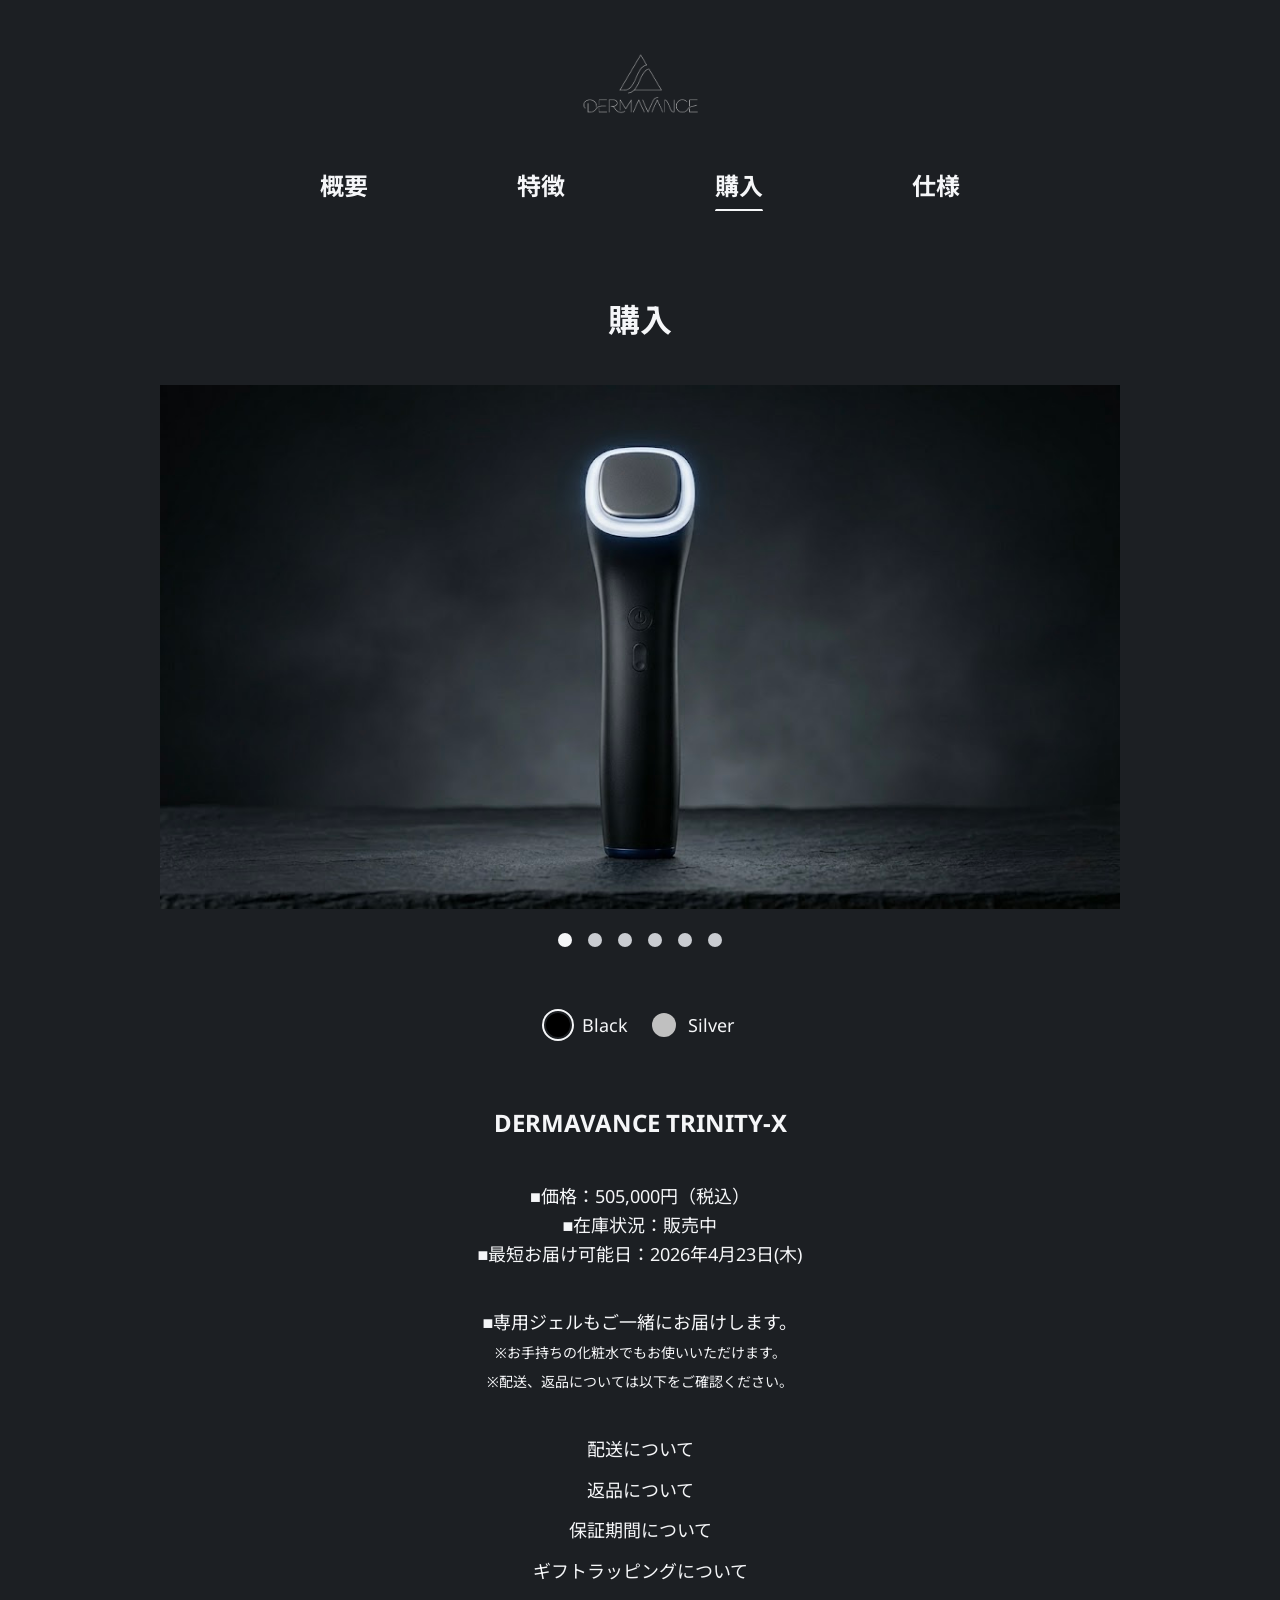
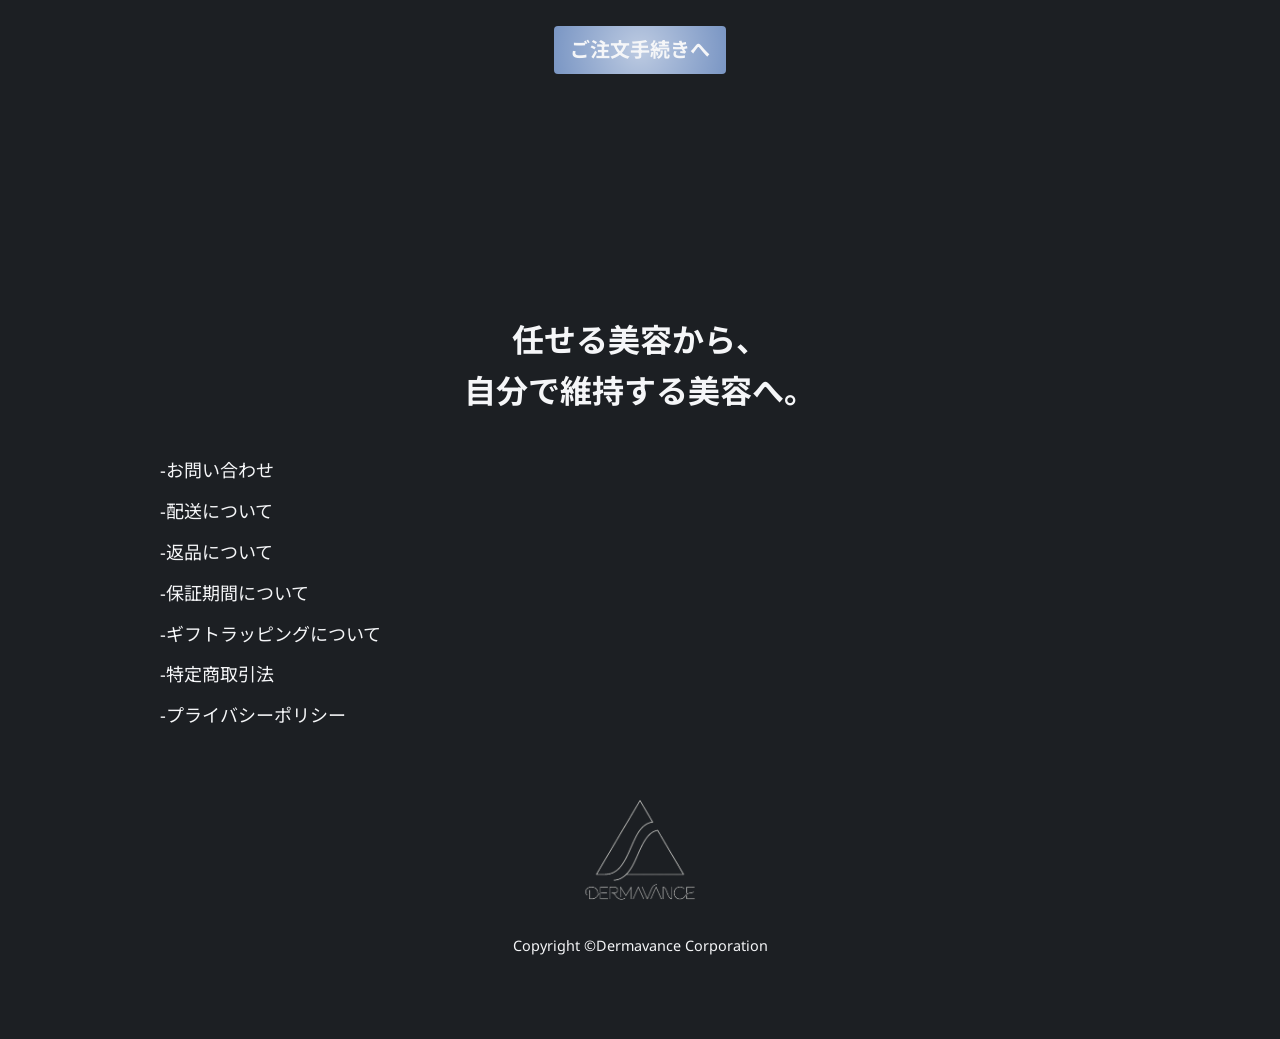
==== commit d23a5009: "010_アニメーション追加、概要ページレスポンシブ続き。" ====
--- a/buy.html
+++ b/buy.html
@@ -68,7 +68,7 @@
     </header>
     <main>
         <section class="proceed_to_checkout">
-            <div class="l-inner">
+            <div class="l-inner fade-in-up">
                 <h2>購入</h2>
                 <div class="product_description">
                     <div class="carousel-container">
@@ -102,7 +102,7 @@
                     <h3>DERMAVANCE TRINITY-X</h3>
                 </div>
                 <div class="buy_text">
-                    <p class="weight_bold">
+                    <p>
                         ■価格：505,000円（税込）<br>
                         ■在庫状況：販売中<br>
                         ■最短お届け可能日：2026年4月23日(木)
--- a/css/style.css
+++ b/css/style.css
@@ -325,6 +325,86 @@
 /* 各セクションのレイアウト(背景別） */
 /* 空のdivタグなどに背景画像挿入する時 */
 /* セクション内のflex、margin/paddingなし */
+/* ----------------------------------------------
+ * 1. スクロール連動フェードアップ用
+ * ---------------------------------------------- */
+.fade-in-up {
+  opacity: 0;
+  transform: translateY(40px);
+  /* 滑らかなイージング */
+  transition: opacity 1.2s cubic-bezier(0.25, 0.1, 0.25, 1), transform 1.2s cubic-bezier(0.25, 0.1, 0.25, 1);
+}
+
+.fade-in-up.is-visible {
+  opacity: 1;
+  transform: translateY(0);
+}
+
+/* ----------------------------------------------
+ * 2. ヒーロー画像の「微」ズーム
+ * ---------------------------------------------- */
+.firstview {
+  overflow: hidden;
+  position: relative;
+}
+
+.firstview_img {
+  width: 100%;
+  aspect-ratio: 1.875;
+  background-repeat: no-repeat;
+  background-size: cover;
+  background-image: url(../images/firstview.jpg);
+  background-position: center;
+  margin-block-end: 2.5rem;
+  display: flex;
+  position: relative;
+  z-index: 1;
+}
+.firstview_img::before {
+  content: "";
+  position: absolute;
+  top: 0;
+  left: 0;
+  width: 100%;
+  height: 100%;
+  background-image: inherit;
+  background-size: cover;
+  background-position: center;
+  z-index: -1;
+  animation: subtleZoom 15s infinite alternate ease-in-out;
+}
+
+.firstview_title {
+  padding-inline: 1.5rem;
+  align-self: flex-end;
+  margin-block-end: -1.2em;
+  /* 320pxで24px、375pxで約32px、1440pxで36pxになるよう調整 */
+  font-size: clamp(1.5rem, 0.43rem + 4.57vw, 2.25rem);
+  position: relative;
+  z-index: 10;
+  margin-block-end: -1.2em;
+}
+
+/* 5秒で少し右上に進みながら拡大する */
+@keyframes perspectiveZoom {
+  0% {
+    transform: scale(1) translate(0, 0);
+  }
+  100% {
+    transform: scale(1.1) translate(1%, -1%);
+  }
+}
+.firstview_img::before {
+  animation: perspectiveZoom 5s infinite alternate ease-in-out;
+}
+
+/* ----------------------------------------------
+ * 4. 簡易パララックス用
+ * ---------------------------------------------- */
+.parallax-target {
+  will-change: transform; /* ブラウザの描画を最適化 */
+}
+
 html {
   font-size: 100%;
 }
@@ -644,16 +724,12 @@
 }
 
 .new_choice,
-.teatures,
-.how_to_use,
-.about_app {
+.teatures {
   width: 100%;
   background-color: #1c1f23;
 }
 .new_choice > .l-inner,
-.teatures > .l-inner,
-.how_to_use > .l-inner,
-.about_app > .l-inner {
+.teatures > .l-inner {
   max-width: 1200px;
   margin-inline: auto;
   padding-inline: 1.5rem;
@@ -665,30 +741,9 @@
 }
 @media (min-width: 1024px) {
   .new_choice > .l-inner,
-  .teatures > .l-inner,
-  .how_to_use > .l-inner,
-  .about_app > .l-inner {
+  .teatures > .l-inner {
     padding-inline: 7.5rem;
   }
-}
-
-.firstview_img {
-  width: 100%;
-  aspect-ratio: 1.875;
-  background-repeat: no-repeat;
-  background-size: cover;
-  background-image: url(../../images/firstview.jpg);
-  background-position: center;
-  margin-block-end: 2.5rem;
-  display: flex;
-}
-
-.firstview_title {
-  padding-inline: 1.5rem;
-  align-self: flex-end;
-  margin-block-end: -1.2em;
-  /* 320pxで24px、375pxで約32px、1440pxで36pxになるよう調整 */
-  font-size: clamp(1.5rem, 0.43rem + 4.57vw, 2.25rem);
 }
 
 .firstview_inner {
@@ -700,7 +755,7 @@
 }
 
 .concept {
-  background-image: url(../../images/bg_SP.jpg);
+  background-image: url(../images/bg_SP.jpg);
   background-repeat: no-repeat;
   background-size: cover;
   background-position: center;
@@ -727,11 +782,23 @@
   aspect-ratio: 1;
   background-repeat: no-repeat;
   background-size: cover;
-  background-image: url(../../images/using_img01.jpg);
+  background-image: url(../images/using_img01.jpg);
 }
 
 .teatures_title {
   text-align: center;
+}
+
+.beforeafter_text {
+  display: flex;
+  flex-direction: column;
+  gap: 2.5rem;
+}
+
+.beforeafter_image {
+  display: flex;
+  flex-direction: column;
+  gap: 1rem;
 }
 
 .design {
@@ -743,6 +810,26 @@
   display: flex;
   flex-direction: column;
   gap: 7.5rem;
+  padding-block-start: 2.5rem;
+}
+@media (min-width: 1024px) {
+  .design_inner {
+    padding-inline: 7.5rem;
+    flex-direction: row;
+    gap: 1rem;
+    justify-content: center;
+  }
+  .design_inner .how_to_use, .design_inner .about_app {
+    flex: 1;
+  }
+}
+
+.how_to_use,
+.about_app {
+  height: 100%;
+  display: flex;
+  flex-direction: column;
+  gap: 2.5rem;
 }
 
 .using_img {
@@ -750,7 +837,7 @@
   aspect-ratio: 1;
   background-repeat: no-repeat;
   background-size: cover;
-  background-image: url(../../images/using_img02.jpg);
+  background-image: url(../images/using_img02.jpg);
 }
 
 .ai_img {
@@ -758,13 +845,11 @@
   aspect-ratio: 1;
   background-repeat: no-repeat;
   background-size: cover;
-  background-image: url(../../images/ai.jpg);
-  background-position: center;
-  background-position: center;
+  background-image: url(../images/ai.jpg);
 }
 
 .product {
-  background: linear-gradient(rgba(28, 31, 35, 0.5), rgba(28, 31, 35, 0.5)), url(../../images/bg_bubble_black.PNG) no-repeat center/cover;
+  background: linear-gradient(rgba(28, 31, 35, 0.5), rgba(28, 31, 35, 0.5)), url(../images/bg_bubble_black.PNG) no-repeat center/cover;
   width: 100%;
 }
 .product > .l-inner {
@@ -855,7 +940,7 @@
   aspect-ratio: 1.5;
   background-repeat: no-repeat;
   background-size: cover;
-  background-image: url(../../images/docter.jpg);
+  background-image: url(../images/docter.jpg);
 }
 
 .design_point01,
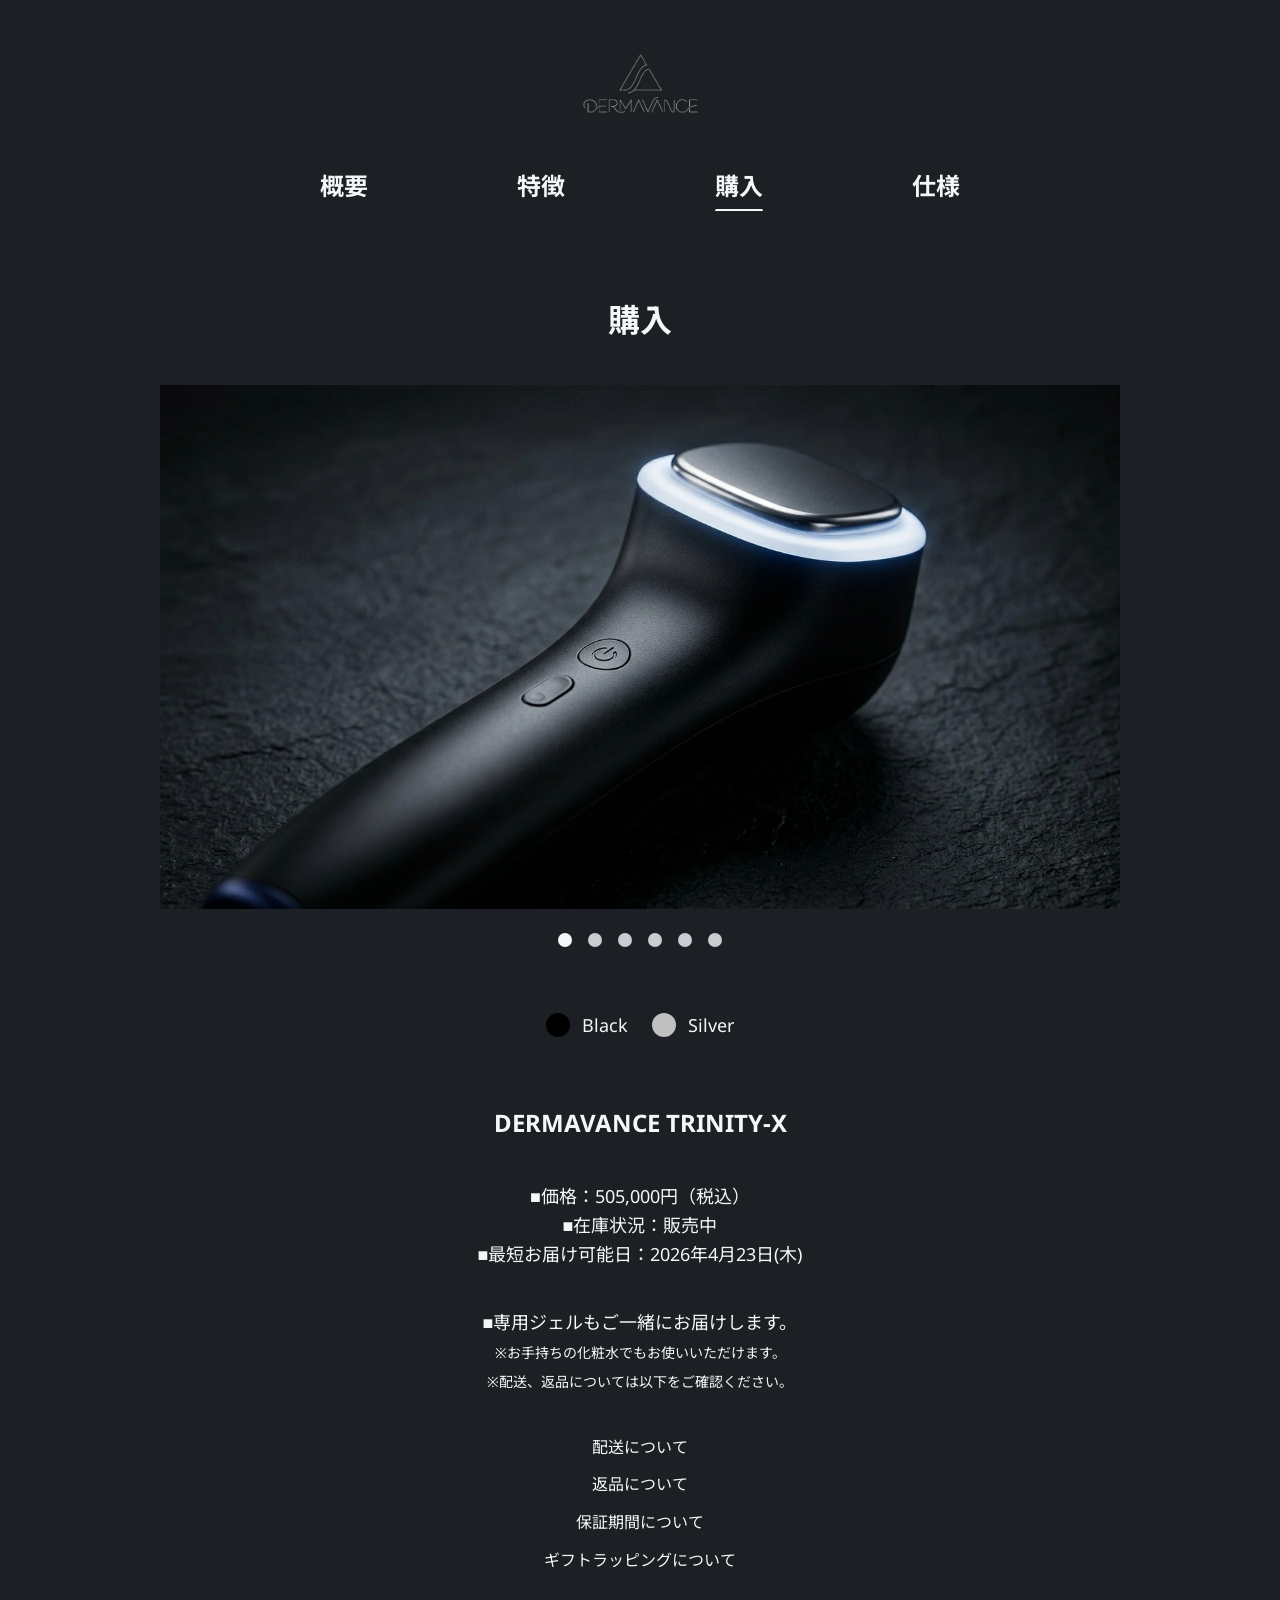
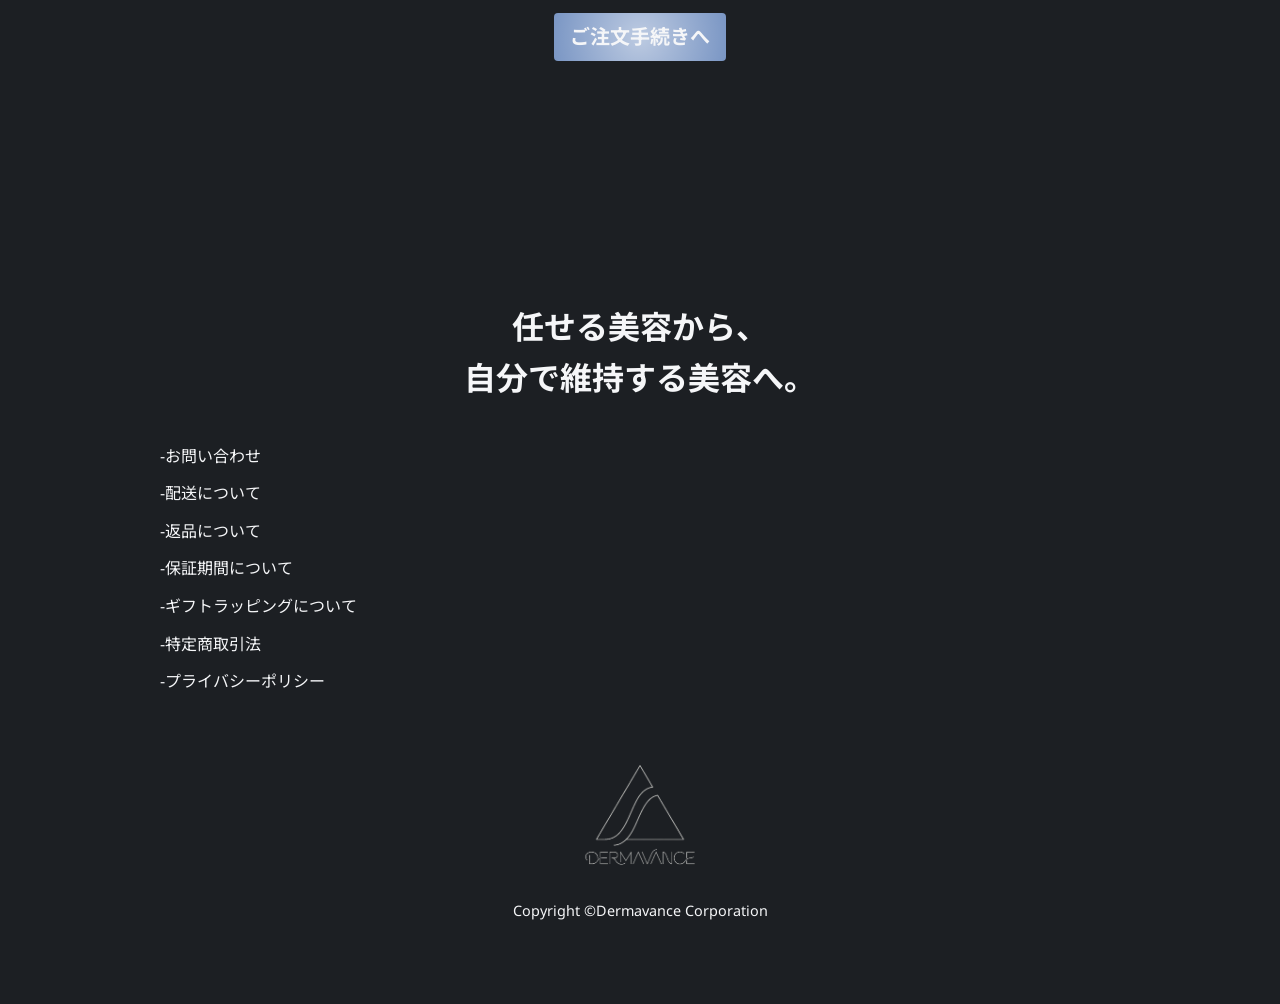
==== commit 94e49764: "013_JSファイル分割など。" ====
--- a/buy.html
+++ b/buy.html
@@ -48,7 +48,8 @@
     <link href="https://fonts.googleapis.com/css2?family=Noto+Sans+JP:wght@100..900&family=Noto+Sans:ital,wght@0,100..900;1,100..900&display=swap" rel="stylesheet">
 
     <link rel="stylesheet" href="css/style.css">
-    <script src="js/script.js" type="module"></script>
+    <!-- <script src="js/script.js" type="module"></script> -->
+    <script type="module" src="./js/main.js"></script>
 </head>
 <body>
     <header>
@@ -93,7 +94,7 @@
                                 <div class="color-circle" style="background-color: #000;"></div>
                                 <span class="color-name">Black</span>
                             </div>
-                            <div class="color-option" data-color-index="3">
+                            <div class="color-option" data-color-index="1">
                                 <div class="color-circle" style="background-color: #c0c0c0;"></div>
                                 <span class="color-name">Silver</span>
                             </div>
@@ -113,13 +114,13 @@
                         <span class="notice">※配送、返品については以下をご確認ください。</span>
                     </p>
                     <ul class="shopping_guide">
-                        <li><a href="">配送について</a></li>
-                        <li><a href="">返品について</a></li>
-                        <li><a href="">保証期間について</a></li>
-                        <li><a href="">ギフトラッピングについて</a></li>
+                        <li><a href="delivery.html">配送について</a></li>
+                        <li><a href="returns.html">返品について</a></li>
+                        <li><a href="warranty.html">保証期間について</a></li>
+                        <li><a href="gift.html">ギフトラッピングについて</a></li>
                     </ul>
                 </div>
-                <button type="button" class="order important">ご注文手続きへ</button>
+                <div class="link-to-page important"><a href="checkout.html">ご注文手続きへ</a></div>
             </div>
         </section>
     </main>
@@ -128,13 +129,13 @@
             <h2>任せる美容から、<br>
                 自分で維持する美容へ。</h2>
             <ul class="shopping_guide">
-                <li><a href="">-お問い合わせ</a></li>
-                <li><a href="">-配送について</a></li>
-                <li><a href="">-返品について</a></li>
-                <li><a href="">-保証期間について</a></li>
-                <li><a href="">-ギフトラッピングについて</a></li>
-                <li><a href="">-特定商取引法</a></li>
-                <li><a href="">-プライバシーポリシー</a></li>
+                <li><a href="contact.html">-お問い合わせ</a></li>
+                <li><a href="delivery.html">-配送について</a></li>
+                <li><a href="returns.html">-返品について</a></li>
+                <li><a href="warranty.html">-保証期間について</a></li>
+                <li><a href="gift.html">-ギフトラッピングについて</a></li>
+                <li><a href="legal.html">-特定商取引法</a></li>
+                <li><a href="privacy.html">-プライバシーポリシー</a></li>
             </ul>
             <div class="footer_logo">
                 <h1 class="footer_logo_img">
--- a/css/style.css
+++ b/css/style.css
@@ -375,6 +375,7 @@
 }
 
 .firstview_title {
+  max-width: 1200px;
   padding-inline: 1.5rem;
   align-self: flex-end;
   margin-block-end: -1.2em;
@@ -384,6 +385,11 @@
   z-index: 10;
   margin-block-end: -1.2em;
 }
+@media (min-width: 1024px) {
+  .firstview_title {
+    padding-inline: 7.5rem;
+  }
+}
 
 /* 5秒で少し右上に進みながら拡大する */
 @keyframes perspectiveZoom {
@@ -483,7 +489,8 @@
   }
 }
 
-button {
+button,
+.link-to-page a {
   padding-inline: 1rem;
   padding-block: 0.5rem;
   display: block;
@@ -493,28 +500,40 @@
   transition: all 0.3s ease-out 0s;
 }
 @media (min-width: 1024px) {
-  button {
+  button,
+  .link-to-page a {
     font-size: 1.25rem;
   }
 }
 
+.important a,
 button.important,
 #order_submit {
   background: radial-gradient(circle, rgba(255, 255, 255, 0.5) 0%, transparent 100%), #7a96c4;
   color: #f5f6f8;
   font-weight: 700;
 }
+.important a:hover,
 button.important:hover,
 #order_submit:hover {
   background: radial-gradient(circle, rgba(255, 255, 255, 0.8) 0%, transparent 100%), #7a96c4;
 }
 
+.nomal a,
 button.nomal {
   background: radial-gradient(circle, rgba(255, 255, 255, 0.5) 0%, transparent 100%), #454c56;
   color: #f5f6f8;
 }
+.nomal a:hover,
 button.nomal:hover {
   background: radial-gradient(circle, rgba(255, 255, 255, 0.8) 0%, transparent 100%), #454c56;
+}
+
+.important a,
+.nomal a {
+  text-decoration: none;
+  width: -moz-fit-content;
+  width: fit-content;
 }
 
 .header_logo_img {
@@ -560,6 +579,11 @@
   opacity: 1;
 }
 
+/* ページ遷移ボタン（a) */
+.to_buypage {
+  display: inline-block;
+}
+
 /* フッター・購入ページ共通 */
 .shopping_guide {
   width: 100%;
@@ -571,7 +595,7 @@
 @media (min-width: 1024px) {
   .shopping_guide {
     gap: 1.5rem;
-    font-size: 1.125rem;
+    font-size: 1rem;
   }
 }
 
@@ -699,13 +723,24 @@
   z-index: 100;
 }
 
-.care,
-.beforeafter {
+.firstview_inner {
+  padding-inline: 1.5rem;
+  padding-block-end: 2.5rem;
+  display: flex;
+  flex-direction: column;
+  gap: 2.5rem;
+}
+@media (min-width: 1024px) {
+  .firstview_inner {
+    padding-inline: 7.5rem;
+  }
+}
+
+.care {
   width: 100%;
   background-color: #f5f6f8;
 }
-.care > .l-inner,
-.beforeafter > .l-inner {
+.care > .l-inner {
   max-width: 1200px;
   margin-inline: auto;
   padding-inline: 1.5rem;
@@ -716,42 +751,22 @@
   gap: 2.5rem;
 }
 @media (min-width: 1024px) {
-  .care > .l-inner,
-  .beforeafter > .l-inner {
+  .care > .l-inner {
     padding-inline: 7.5rem;
     gap: 5rem;
   }
 }
-
-.new_choice,
-.teatures {
-  width: 100%;
-  background-color: #1c1f23;
-}
-.new_choice > .l-inner,
-.teatures > .l-inner {
-  max-width: 1200px;
-  margin-inline: auto;
-  padding-inline: 1.5rem;
-  padding-block-start: 5rem;
-  padding-block-end: 5rem;
-  display: flex;
-  flex-direction: column;
-  gap: 2.5rem;
-}
-@media (min-width: 1024px) {
-  .new_choice > .l-inner,
-  .teatures > .l-inner {
-    padding-inline: 7.5rem;
-  }
-}
-
-.firstview_inner {
-  padding-inline: 1.5rem;
-  padding-block-end: 2.5rem;
-  display: flex;
-  flex-direction: column;
-  gap: 2.5rem;
+@media (min-width: 1024px) {
+  .care .l-inner {
+    flex-direction: row;
+    align-items: center;
+  }
+}
+
+.care_text {
+  display: flex;
+  flex-direction: column;
+  gap: 1rem;
 }
 
 .concept {
@@ -777,6 +792,38 @@
   }
 }
 
+.new_choice {
+  width: 100%;
+  background-color: #1c1f23;
+}
+.new_choice > .l-inner {
+  max-width: 1200px;
+  margin-inline: auto;
+  padding-inline: 1.5rem;
+  padding-block-start: 5rem;
+  padding-block-end: 5rem;
+  display: flex;
+  flex-direction: column;
+  gap: 2.5rem;
+}
+@media (min-width: 1024px) {
+  .new_choice > .l-inner {
+    padding-inline: 7.5rem;
+  }
+}
+@media (min-width: 1024px) {
+  .new_choice .l-inner {
+    flex-direction: row;
+    align-items: center;
+  }
+}
+
+.new_choice_text {
+  display: flex;
+  flex-direction: column;
+  gap: 1rem;
+}
+
 .new_choice_img {
   width: 100%;
   aspect-ratio: 1;
@@ -785,20 +832,103 @@
   background-image: url(../images/using_img01.jpg);
 }
 
+.teatures {
+  width: 100%;
+  padding-block: 5rem;
+  display: flex;
+  flex-direction: column;
+  gap: 2.5rem;
+}
+
+.teatures .l-inner {
+  max-width: 1200px;
+  margin-inline: auto;
+  padding-inline: 1.5rem;
+  display: flex;
+  flex-direction: column;
+  gap: 2.5rem;
+}
+@media (min-width: 1024px) {
+  .teatures .l-inner {
+    padding-inline: 7.5rem;
+    flex-direction: row;
+    align-items: center;
+    gap: 1rem;
+  }
+}
+
 .teatures_title {
   text-align: center;
 }
 
+.teatures_text {
+  display: flex;
+  flex-direction: column;
+  gap: 1rem;
+}
+@media (min-width: 1024px) {
+  .teatures_text {
+    flex: 4;
+  }
+}
+
+@media (min-width: 1024px) {
+  .teatures_img {
+    flex: 6;
+  }
+}
+
+.beforeafter {
+  width: 100%;
+  padding-block: 5rem;
+  background-color: #f5f6f8;
+  display: flex;
+  flex-direction: column;
+  gap: 2.5rem;
+}
+
+.beforeafter .l-inner {
+  max-width: 1200px;
+  margin-inline: auto;
+  padding-inline: 1.5rem;
+  color: #1c1f23;
+  display: flex;
+  flex-direction: column;
+  gap: 2.5rem;
+}
+@media (min-width: 1024px) {
+  .beforeafter .l-inner {
+    padding-inline: 7.5rem;
+    flex-direction: row;
+    align-items: center;
+    justify-content: space-between;
+  }
+}
+
 .beforeafter_text {
   display: flex;
   flex-direction: column;
-  gap: 2.5rem;
+  gap: 1rem;
+}
+@media (min-width: 1024px) {
+  .beforeafter_text {
+    flex: 4;
+  }
 }
 
 .beforeafter_image {
   display: flex;
   flex-direction: column;
   gap: 1rem;
+}
+@media (min-width: 1024px) {
+  .beforeafter_image {
+    flex: 6;
+  }
+}
+
+.beforeafter_image h3 {
+  text-align: center;
 }
 
 .design {
@@ -819,9 +949,6 @@
     gap: 1rem;
     justify-content: center;
   }
-  .design_inner .how_to_use, .design_inner .about_app {
-    flex: 1;
-  }
 }
 
 .how_to_use,
@@ -830,6 +957,12 @@
   display: flex;
   flex-direction: column;
   gap: 2.5rem;
+}
+@media (min-width: 1024px) {
+  .how_to_use,
+  .about_app {
+    flex: 1;
+  }
 }
 
 .using_img {
@@ -903,7 +1036,7 @@
   text-align: center;
 }
 
-.quality_top {
+.quality_top .l-inner {
   padding-block-start: 0;
 }
 
@@ -929,6 +1062,57 @@
     padding-inline: 7.5rem;
     gap: 5rem;
   }
+}
+
+.design_point01,
+.design_point02,
+.safety_reason01,
+.safety_reason02 {
+  display: flex;
+  flex-direction: column;
+  gap: 2.5rem;
+}
+
+.design_point01,
+.safety_reason01 {
+  padding-block-end: 2.5rem;
+  border-bottom: 1px solid #c9ccd1;
+}
+
+.five_modes {
+  padding-block-end: 2.5rem;
+}
+@media (min-width: 1024px) {
+  .five_modes {
+    padding-block-end: 7.5rem;
+  }
+}
+
+.five_modes .mode {
+  display: flex;
+  flex-direction: column;
+  gap: 2rem;
+  margin-inline: auto;
+}
+@media (min-width: 1024px) {
+  .five_modes .mode {
+    flex-direction: row;
+    align-items: center;
+    gap: 1rem;
+  }
+  .five_modes .mode.mode_reverse {
+    flex-direction: row-reverse;
+  }
+}
+
+.mode_text {
+  display: flex;
+  flex-direction: column;
+  gap: 1rem;
+}
+
+.mode_img {
+  width: clamp(327px, 50vw, 560px);
 }
 
 .reasons_of_safety h2 {
@@ -941,21 +1125,6 @@
   background-repeat: no-repeat;
   background-size: cover;
   background-image: url(../images/docter.jpg);
-}
-
-.design_point01,
-.design_point02,
-.safety_reason01,
-.safety_reason02 {
-  display: flex;
-  flex-direction: column;
-  gap: 2.5rem;
-}
-
-.design_point01,
-.safety_reason01 {
-  padding-block-end: 2.5rem;
-  border-bottom: 1px solid #c9ccd1;
 }
 
 .proceed_to_checkout {
@@ -1074,13 +1243,17 @@
 
 input,
 select {
-  width: -moz-fit-content;
-  width: fit-content;
   padding-inline: 0.75rem;
   background-color: #f5f6f8;
   color: #1c1f23;
   border: 1px solid #c9ccd1;
   border-radius: 4px;
+}
+@media (min-width: 1024px) {
+  input,
+  select {
+    max-width: 50%;
+  }
 }
 
 .error_userinfo,
@@ -1150,9 +1323,23 @@
   gap: 1rem;
 }
 
-.name_input, .kana_input {
+.name_input,
+.kana_input {
   display: flex;
   gap: 1rem; /* 苗字と名前の間の隙間 */
+}
+
+.name_input input,
+.kana_input input {
+  width: 0;
+  flex: 1;
+  min-width: 0;
+}
+@media (min-width: 1024px) {
+  .name_input input,
+  .kana_input input {
+    max-width: 25%;
+  }
 }
 
 .required {
@@ -1179,6 +1366,11 @@
   flex-direction: column;
   gap: 0.75rem;
 }
+@media (min-width: 1024px) {
+  .method_type {
+    gap: 2rem;
+  }
+}
 
 #order_submit {
   width: -moz-fit-content;
@@ -1223,4 +1415,33 @@
 .spec_table td {
   padding: 1rem;
   background-color: #f5f6f8;
+}
+
+.page {
+  width: 100%;
+  background-color: #1c1f23;
+}
+.page > .l-inner {
+  max-width: 1200px;
+  margin-inline: auto;
+  padding-inline: 1.5rem;
+  padding-block-start: 5rem;
+  padding-block-end: 5rem;
+  display: flex;
+  flex-direction: column;
+  gap: 2.5rem;
+}
+@media (min-width: 1024px) {
+  .page > .l-inner {
+    padding-inline: 7.5rem;
+  }
+}
+
+.legal_list {
+  display: flex;
+  flex-direction: column;
+  gap: 2rem;
+}
+.legal_list dt {
+  font-weight: 700;
 }/*# sourceMappingURL=style.css.map */
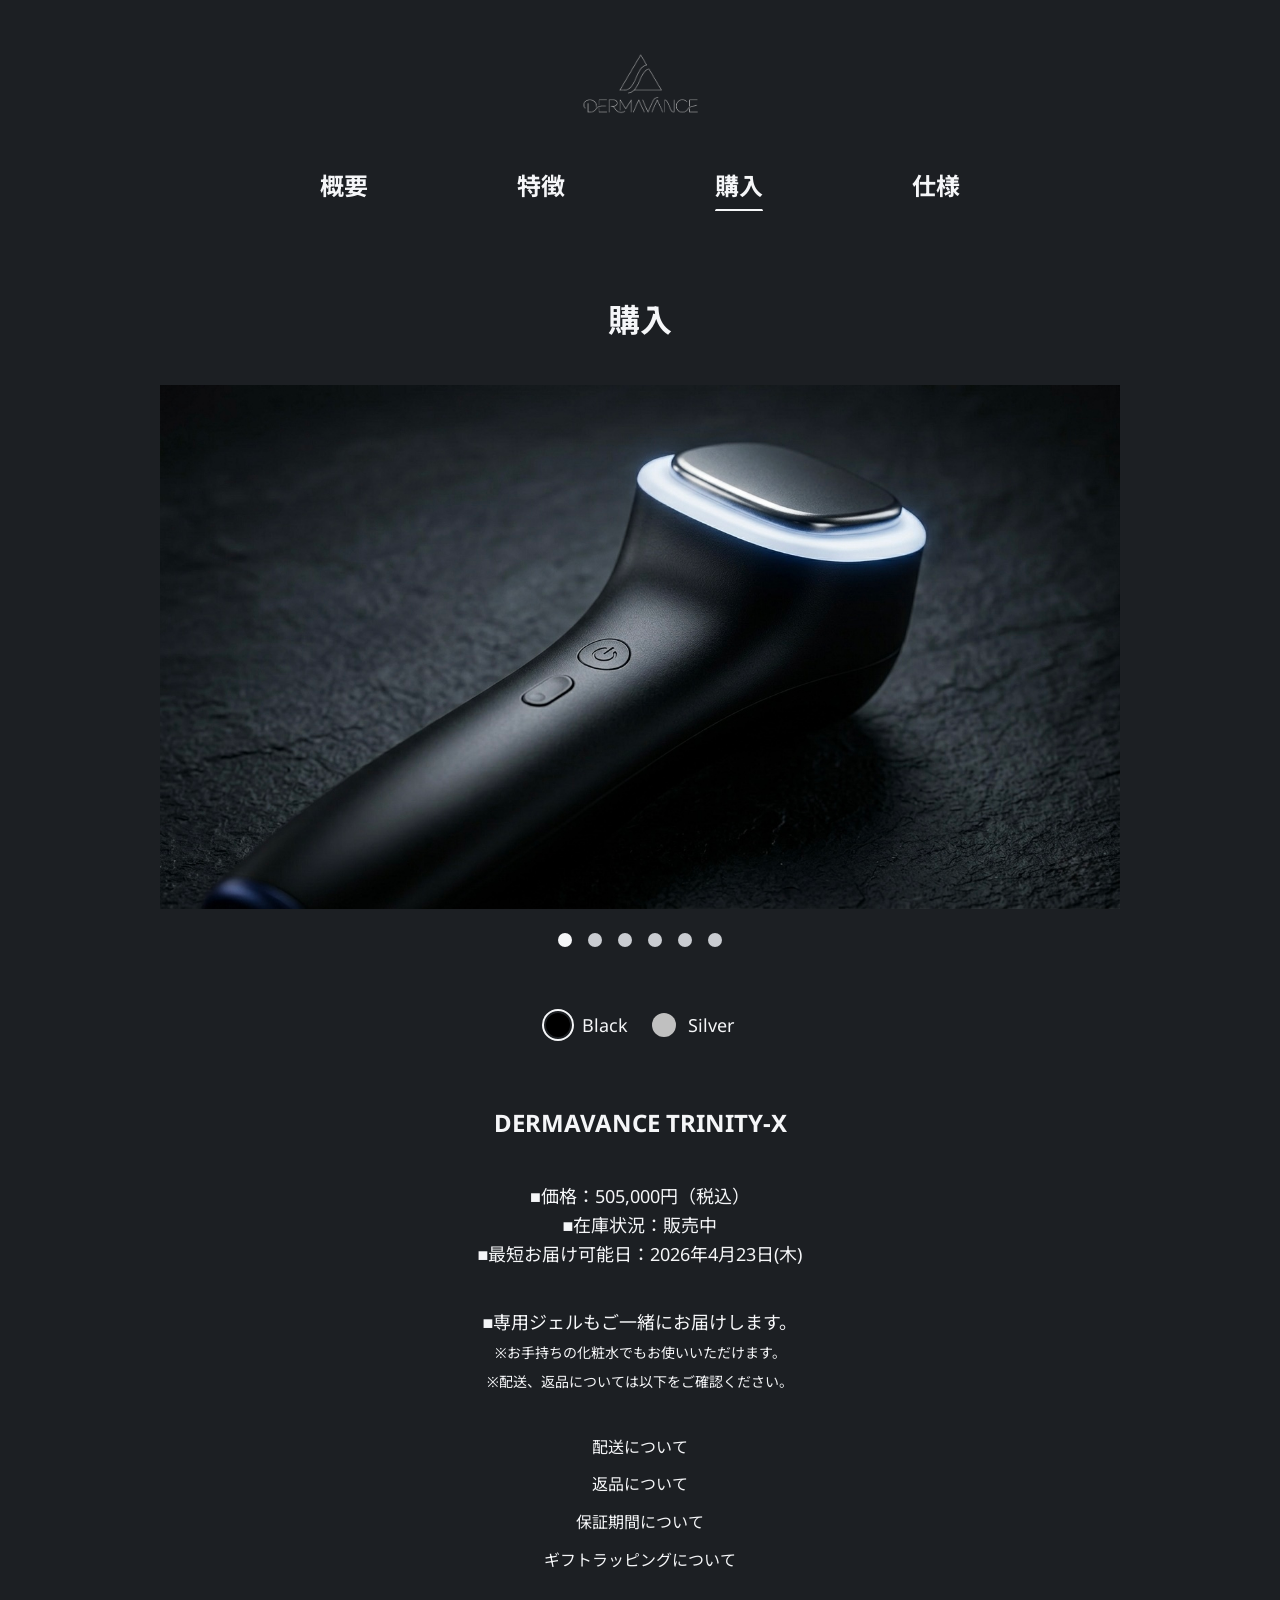
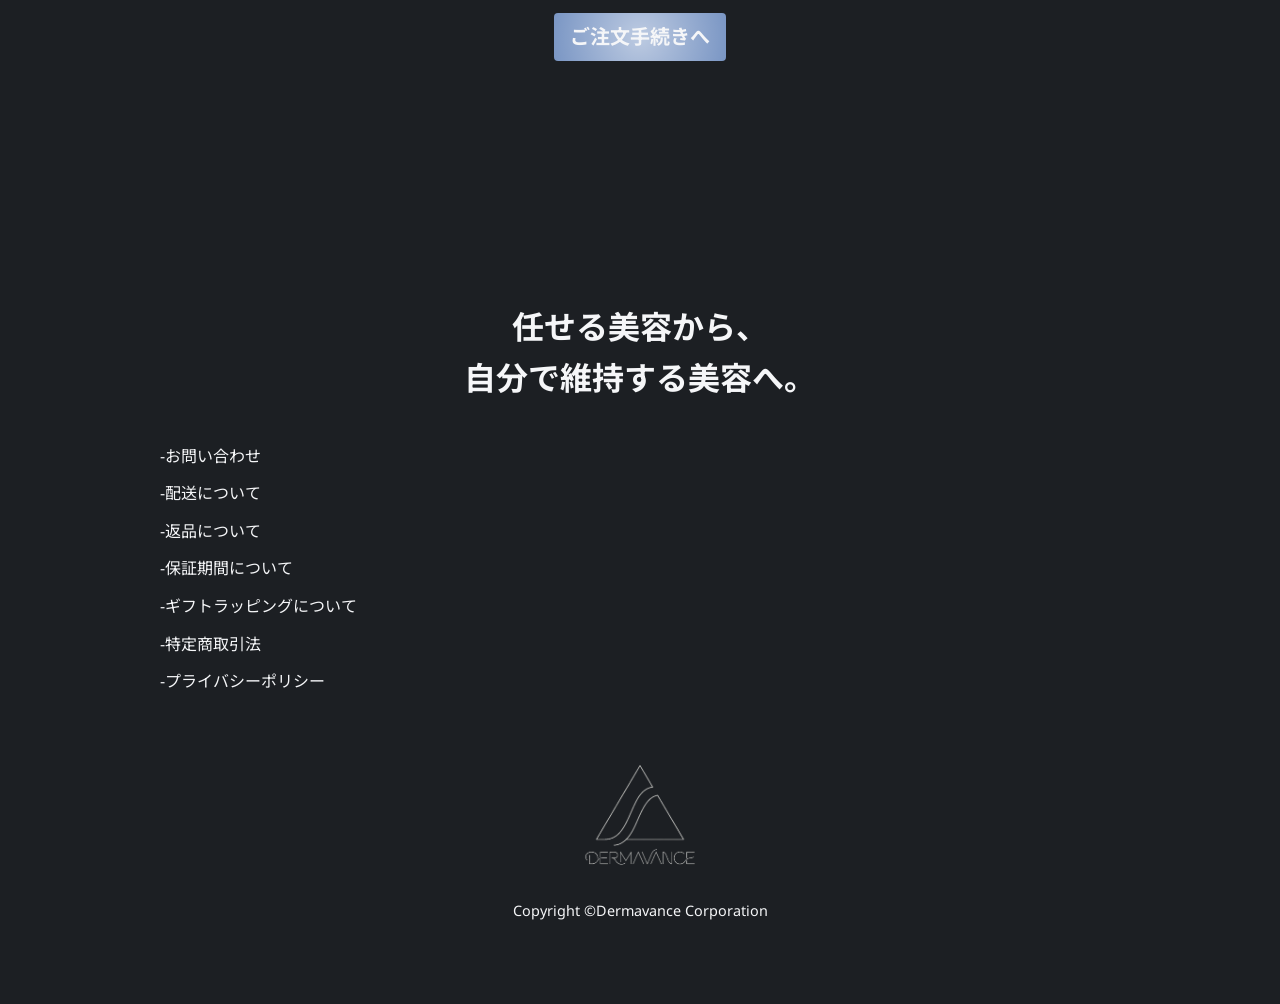
==== commit ac3ae817: "014_slider.jsにてカラーオプションの不具合修正。キーボード操作の追加。" ====
--- a/buy.html
+++ b/buy.html
@@ -4,7 +4,7 @@
     <meta charset="UTF-8">
     <meta name="viewport" content="width=device-width, initial-scale=1.0">
     <title>DERMAVANCE TRINITY-Xの購入</title>
-        <meta name="description" content="DERMAVANCE TRINITY-Xの購入ページ">
+    <meta name="description" content="DERMAVANCE TRINITY-Xの購入ページ">
     <!-- OGP -->
     <meta property="og:locale" content="ja_JP">
     <meta property="og:type" content="website">
@@ -48,7 +48,6 @@
     <link href="https://fonts.googleapis.com/css2?family=Noto+Sans+JP:wght@100..900&family=Noto+Sans:ital,wght@0,100..900;1,100..900&display=swap" rel="stylesheet">
 
     <link rel="stylesheet" href="css/style.css">
-    <!-- <script src="js/script.js" type="module"></script> -->
     <script type="module" src="./js/main.js"></script>
 </head>
 <body>
@@ -94,7 +93,7 @@
                                 <div class="color-circle" style="background-color: #000;"></div>
                                 <span class="color-name">Black</span>
                             </div>
-                            <div class="color-option" data-color-index="1">
+                            <div class="color-option" data-color-index="3">
                                 <div class="color-circle" style="background-color: #c0c0c0;"></div>
                                 <span class="color-name">Silver</span>
                             </div>
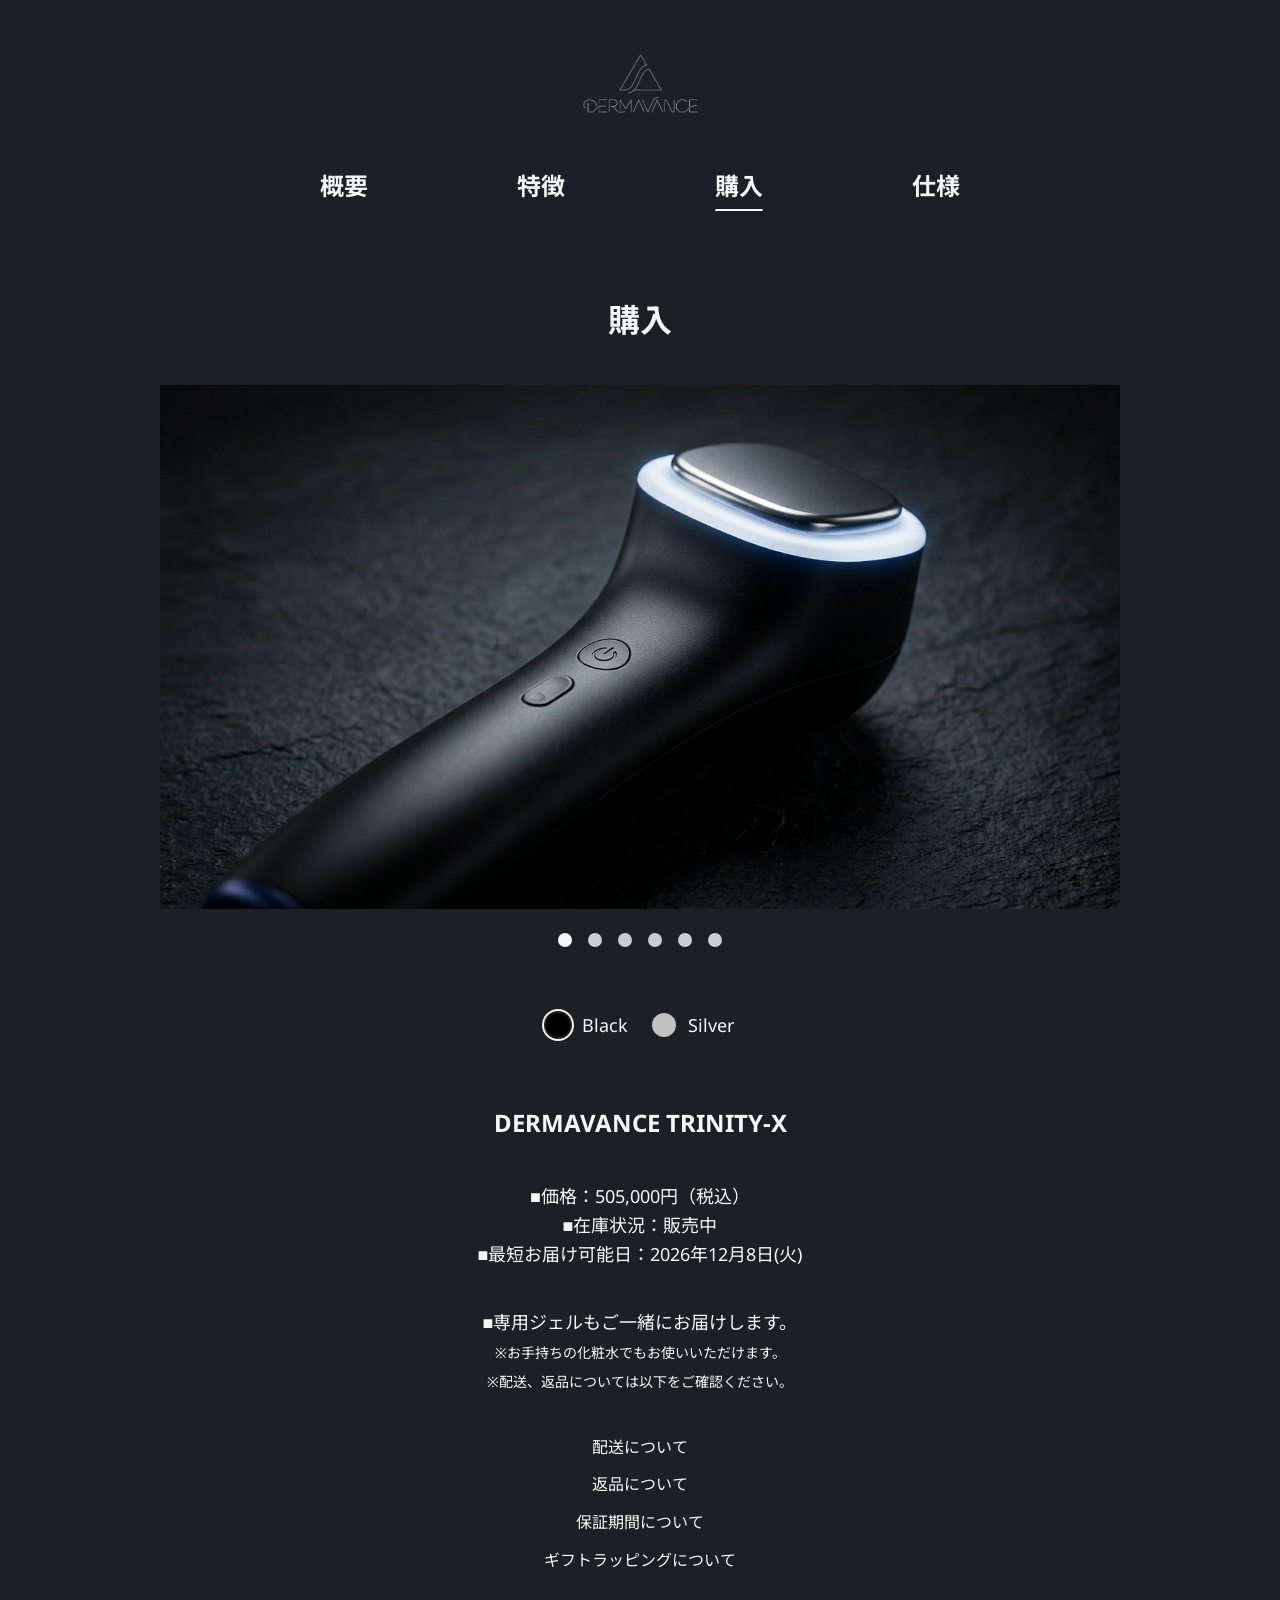
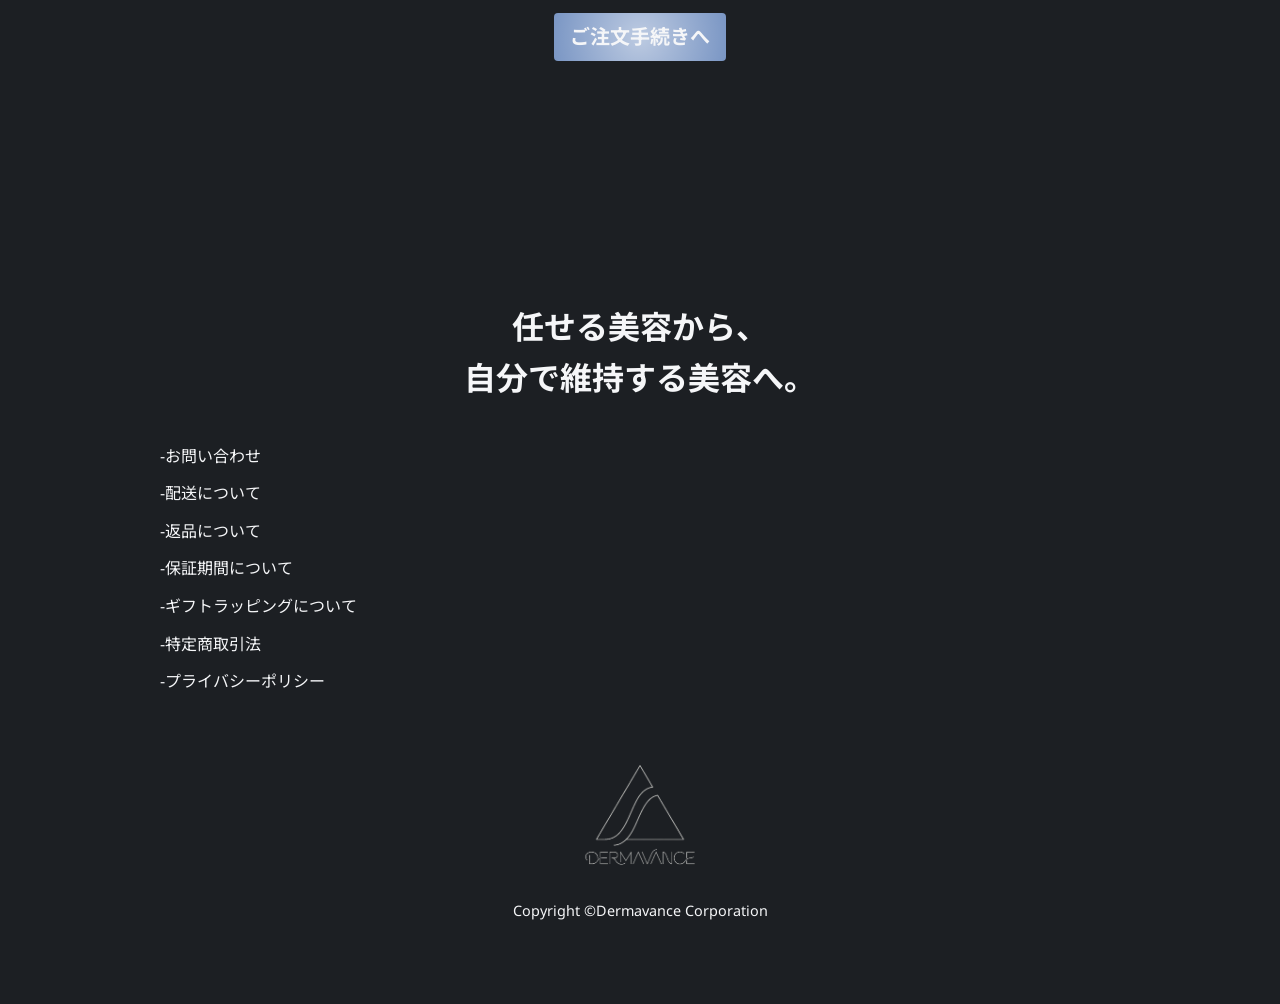
==== commit 481f1c34: "019_購入ページの最短お届け可能日を"earliest_delivery_date"として二日後の日時が表示されるよう変更。" ====
--- a/buy.html
+++ b/buy.html
@@ -53,9 +53,9 @@
 <body>
     <header>
         <div class="header_logo">
-            <h1 class="header_logo_img">
-                <img src="images/header_logo_transparent.png" alt="ロゴ">
-            </h1>
+            <div class="header_logo_img">
+                <img src="images/header_logo_transparent.png" alt="DERMAVANCE">
+            </div>
         </div>
         <div class="header_navi">
             <ul>
@@ -105,7 +105,7 @@
                     <p>
                         ■価格：505,000円（税込）<br>
                         ■在庫状況：販売中<br>
-                        ■最短お届け可能日：2026年4月23日(木)
+                        ■最短お届け可能日：<span class="earliest_delivery_date"></span>
                     </p>
                     <p>
                         ■専用ジェルもご一緒にお届けします。<br>
@@ -137,12 +137,17 @@
                 <li><a href="privacy.html">-プライバシーポリシー</a></li>
             </ul>
             <div class="footer_logo">
-                <h1 class="footer_logo_img">
-                    <img src="images/footer_logo_transparent.png" alt="ロゴ">
-                </h1>
+                <div class="footer_logo_img">
+                    <img src="images/footer_logo_transparent.png" alt="DERMAVANCE">
+                </div>
                 <p><small>Copyright &copy;Dermavance Corporation</small></p>
             </div>
         </div>
-    </footer>    
+    </footer>
+    <button id="page-top" type="button" aria-label="ページトップへ戻る">
+        <svg viewBox="0 0 24 24" aria-hidden="true">
+            <polyline points="4 15 12 7 20 15"/>
+        </svg>
+    </button> 
 </body>
 </html>
--- a/css/style.css
+++ b/css/style.css
@@ -490,18 +490,21 @@
 }
 
 button,
-.link-to-page a {
+.link-to-page a,
+#order_submit {
   padding-inline: 1rem;
   padding-block: 0.5rem;
   display: block;
   margin-inline: auto;
   font-size: 1.125rem;
   border-radius: 4px;
+  border: none;
   transition: all 0.3s ease-out 0s;
 }
 @media (min-width: 1024px) {
   button,
-  .link-to-page a {
+  .link-to-page a,
+  #order_submit {
     font-size: 1.25rem;
   }
 }
@@ -579,12 +582,12 @@
   opacity: 1;
 }
 
-/* ページ遷移ボタン（a) */
+/* ページ遷移ボタン<a> */
 .to_buypage {
   display: inline-block;
 }
 
-/* フッター・購入ページ共通 */
+/* フッター・購入ページ共通　ショッピングガイド */
 .shopping_guide {
   width: 100%;
   display: flex;
@@ -606,7 +609,7 @@
   border-bottom: 1px dotted #c9ccd1;
 }
 
-/* 購入・購入手続きページ共通 */
+/* 購入・購入手続きページ共通　スライダー&インジケーター */
 .slider {
   display: flex;
   overflow-x: auto;
@@ -624,7 +627,6 @@
   scroll-snap-align: start; /* 画像の端で止まる */
 }
 
-/* インジケーターの見た目 */
 .indicator-container {
   display: flex;
   justify-content: center;
@@ -654,16 +656,16 @@
   background-color: #f5f6f8; /* 現在の画像は白くする */
 }
 
-/* モーダル自体のスタイル */
+/* モーダル */
 dialog {
   max-width: 50%;
+  min-width: 280px;
   margin: auto;
   border: none;
   border-radius: 4px;
   box-shadow: 0 4px 20px rgba(0, 0, 0, 0.2);
 }
 
-/* モーダルの内側のスタイル */
 .modal_inner {
   padding: 1.5rem;
   background-color: #c9ccd1;
@@ -679,12 +681,66 @@
   margin-inline: auto;
 }
 
-/* 背景（画面外）の暗さ */
 dialog::backdrop {
   background-color: rgba(0, 0, 0, 0.6);
-  cursor: pointer; /* 画面外がクリック可能であることを示す */
-}
-
+  cursor: pointer;
+}
+
+/* ページトップボタン */
+#page-top {
+  position: fixed;
+  bottom: 4.5rem;
+  right: 1.5rem;
+  z-index: 200;
+  width: 48px;
+  height: 48px;
+  background: radial-gradient(circle, rgba(255, 255, 255, 0.5) 0%, transparent 100%), #454c56;
+  border: 1px solid rgba(255, 255, 255, 0.15);
+  border-radius: 50%;
+  cursor: pointer;
+  /* 矢印アイコン */
+  display: flex;
+  align-items: center;
+  justify-content: center;
+  /* 登場・消滅アニメーション */
+  opacity: 0;
+  visibility: hidden;
+  transform: translateY(12px);
+  transition: opacity 0.35s ease, visibility 0.35s ease, transform 0.35s ease, background 0.3s ease-out;
+}
+
+/* スクロールで表示されたとき */
+#page-top.is-visible {
+  opacity: 1;
+  visibility: visible;
+  transform: translateY(0);
+}
+
+/* ホバー */
+#page-top:hover {
+  background: radial-gradient(circle, rgba(255, 255, 255, 0.8) 0%, transparent 100%), #2c2f35;
+}
+
+/* 矢印（SVG） */
+#page-top svg {
+  width: 20px;
+  height: 20px;
+  stroke: #fff;
+  stroke-width: 2;
+  fill: none;
+  stroke-linecap: round;
+  stroke-linejoin: round;
+  /* クリック時に少し跳ねる */
+  transition: transform 0.2s ease;
+}
+
+#page-top:active svg {
+  transform: translateY(-3px);
+}
+
+/* fixed_button（購入ボタン）がある場合の位置調整
+既存の #fixed_button の高さを考慮して bottom を設定済みのため
+このルールは任意で追加してください */
 .footer_inner {
   max-width: 1200px;
   margin-inline: auto;
@@ -832,7 +888,7 @@
   background-image: url(../images/using_img01.jpg);
 }
 
-.teatures {
+.features {
   width: 100%;
   padding-block: 5rem;
   display: flex;
@@ -840,7 +896,7 @@
   gap: 2.5rem;
 }
 
-.teatures .l-inner {
+.features .l-inner {
   max-width: 1200px;
   margin-inline: auto;
   padding-inline: 1.5rem;
@@ -849,7 +905,7 @@
   gap: 2.5rem;
 }
 @media (min-width: 1024px) {
-  .teatures .l-inner {
+  .features .l-inner {
     padding-inline: 7.5rem;
     flex-direction: row;
     align-items: center;
@@ -857,23 +913,23 @@
   }
 }
 
-.teatures_title {
+.features_title {
   text-align: center;
 }
 
-.teatures_text {
+.features_text {
   display: flex;
   flex-direction: column;
   gap: 1rem;
 }
 @media (min-width: 1024px) {
-  .teatures_text {
+  .features_text {
     flex: 4;
   }
 }
 
 @media (min-width: 1024px) {
-  .teatures_img {
+  .features_img {
     flex: 6;
   }
 }
@@ -1005,7 +1061,7 @@
 }
 
 .product_img {
-  width: clamp(327px, 50vw, 720px);
+  width: min(50vw, 720px);
   margin-inline: auto;
 }
 
@@ -1119,12 +1175,12 @@
   text-align: center;
 }
 
-.docter_img {
+.doctor_img {
   width: 100%;
   aspect-ratio: 1.5;
   background-repeat: no-repeat;
   background-size: cover;
-  background-image: url(../images/docter.jpg);
+  background-image: url(../images/doctor.jpg);
 }
 
 .proceed_to_checkout {
@@ -1256,18 +1312,6 @@
   }
 }
 
-.error_userinfo,
-.error_payment {
-  width: -moz-fit-content;
-  width: fit-content;
-  padding: 1rem;
-  background-color: #c9ccd1;
-  color: #1c1f23;
-  font-size: 0.75rem;
-  display: flex;
-  gap: 0.75rem;
-}
-
 /* 商品選択 */
 .select_date p {
   padding-block-start: 0.5em;
@@ -1286,7 +1330,7 @@
 }
 
 .sub_total,
-.shippng,
+.shipping,
 .total_amount {
   display: flex;
   justify-content: space-between;
@@ -1326,7 +1370,7 @@
 .name_input,
 .kana_input {
   display: flex;
-  gap: 1rem; /* 苗字と名前の間の隙間 */
+  gap: 1rem;
 }
 
 .name_input input,
@@ -1372,11 +1416,65 @@
   }
 }
 
+.error_select_product,
+.error_userinfo,
+.error_payment {
+  display: flex;
+  align-items: flex-start;
+  gap: 0.75rem;
+  margin: 1rem 0;
+  padding: 1rem;
+  background-color: #f5f6f8;
+  border: 1px solid #7a96c4;
+  border-radius: 4px;
+  box-shadow: 0 2px 4px rgba(231, 52, 52, 0.05);
+  animation: fadeInSlide 0.3s ease-out;
+}
+.error_select_product p,
+.error_userinfo p,
+.error_payment p {
+  color: #E73434;
+  font-size: 0.875rem;
+  margin: 0;
+  text-align: left;
+}
+.error_select_product p br,
+.error_userinfo p br,
+.error_payment p br {
+  display: block;
+  content: "";
+  margin-top: 6px;
+}
+
+@keyframes fadeInSlide {
+  from {
+    opacity: 0;
+    transform: translateY(-5px);
+  }
+  to {
+    opacity: 1;
+    transform: translateY(0);
+  }
+}
+.input-error {
+  border-color: #E73434 !important;
+  background-color: rgba(231, 52, 52, 0.02);
+}
+.input-error:focus {
+  box-shadow: 0 0 0 3px rgba(231, 52, 52, 0.2);
+}
+
 #order_submit {
-  width: -moz-fit-content;
-  width: fit-content;
-  margin-inline: auto;
-  border: none;
+  transition: all 0.3s ease;
+  cursor: pointer;
+}
+#order_submit:disabled, #order_submit.is-disabled {
+  background-color: #c9ccd1 !important;
+  color: #f5f6f8 !important;
+  cursor: not-allowed;
+  opacity: 0.7;
+  box-shadow: none;
+  transform: none !important;
 }
 
 .spec_top {
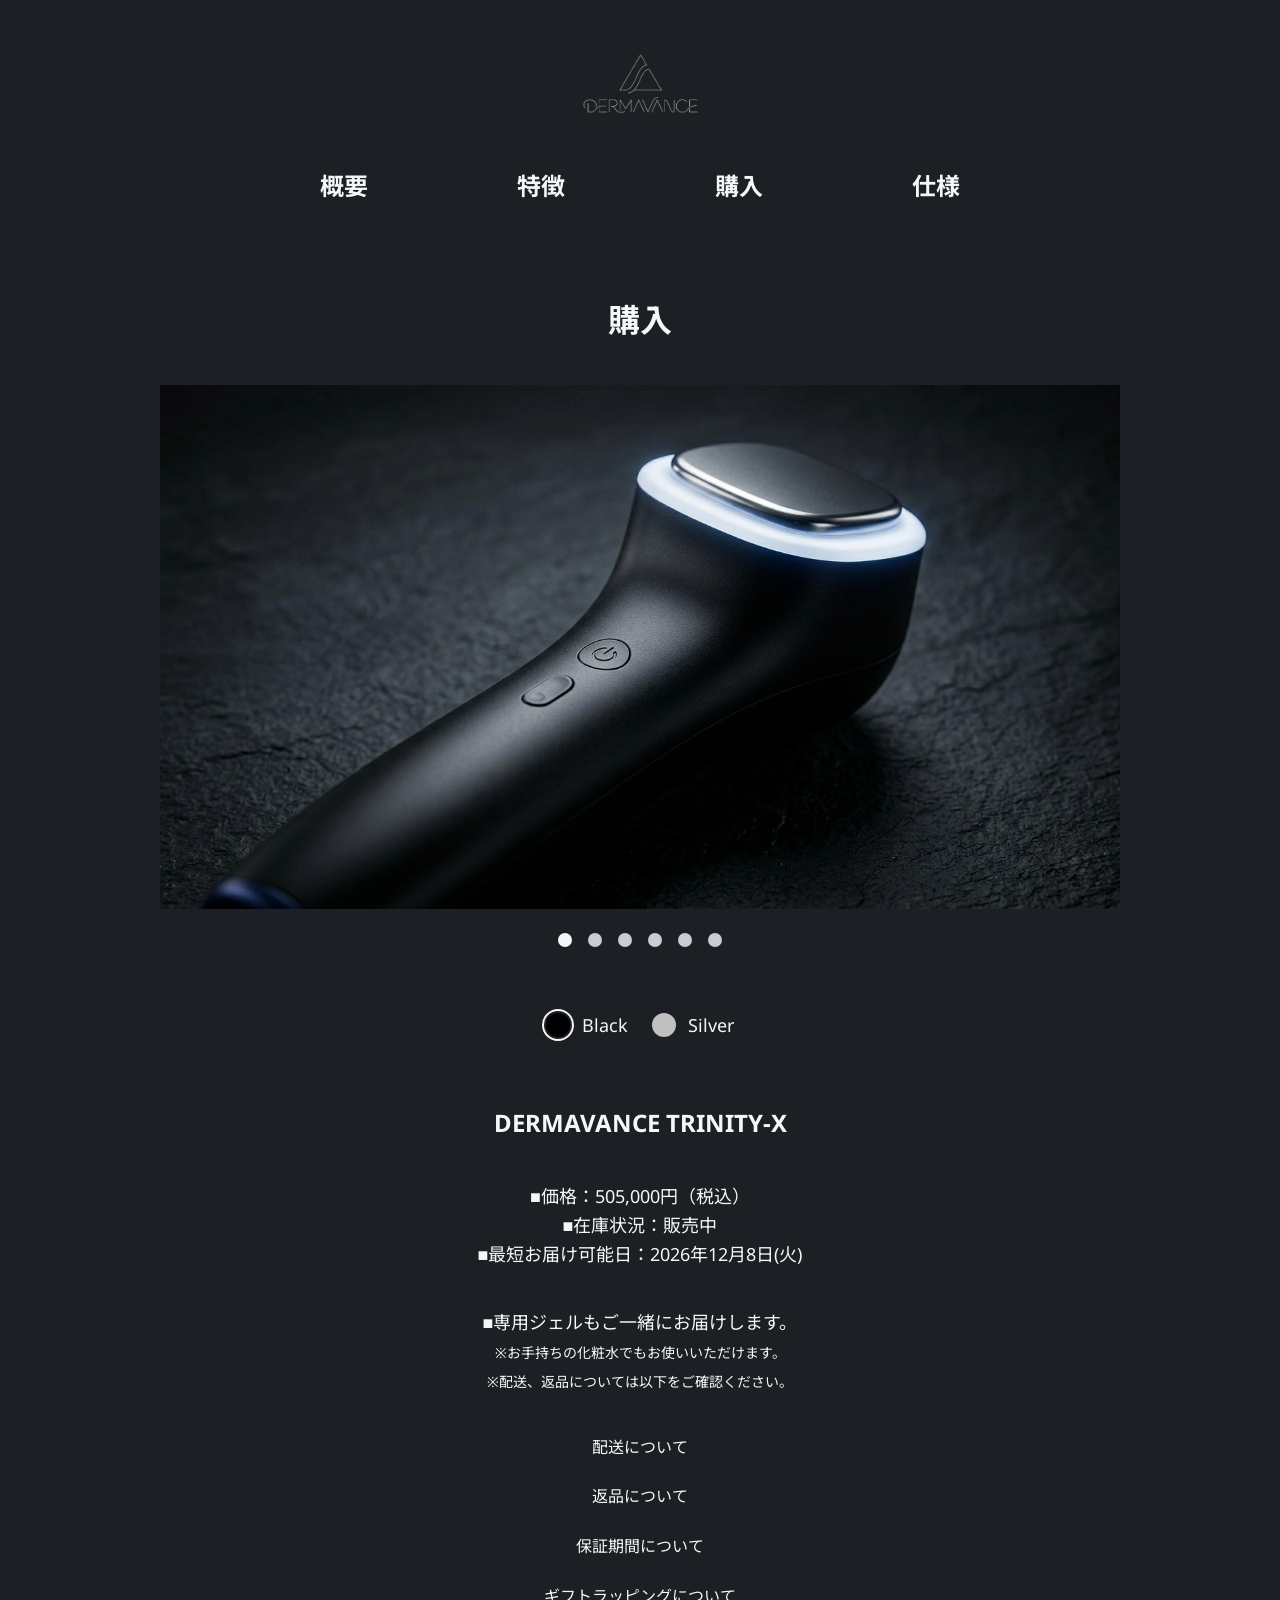
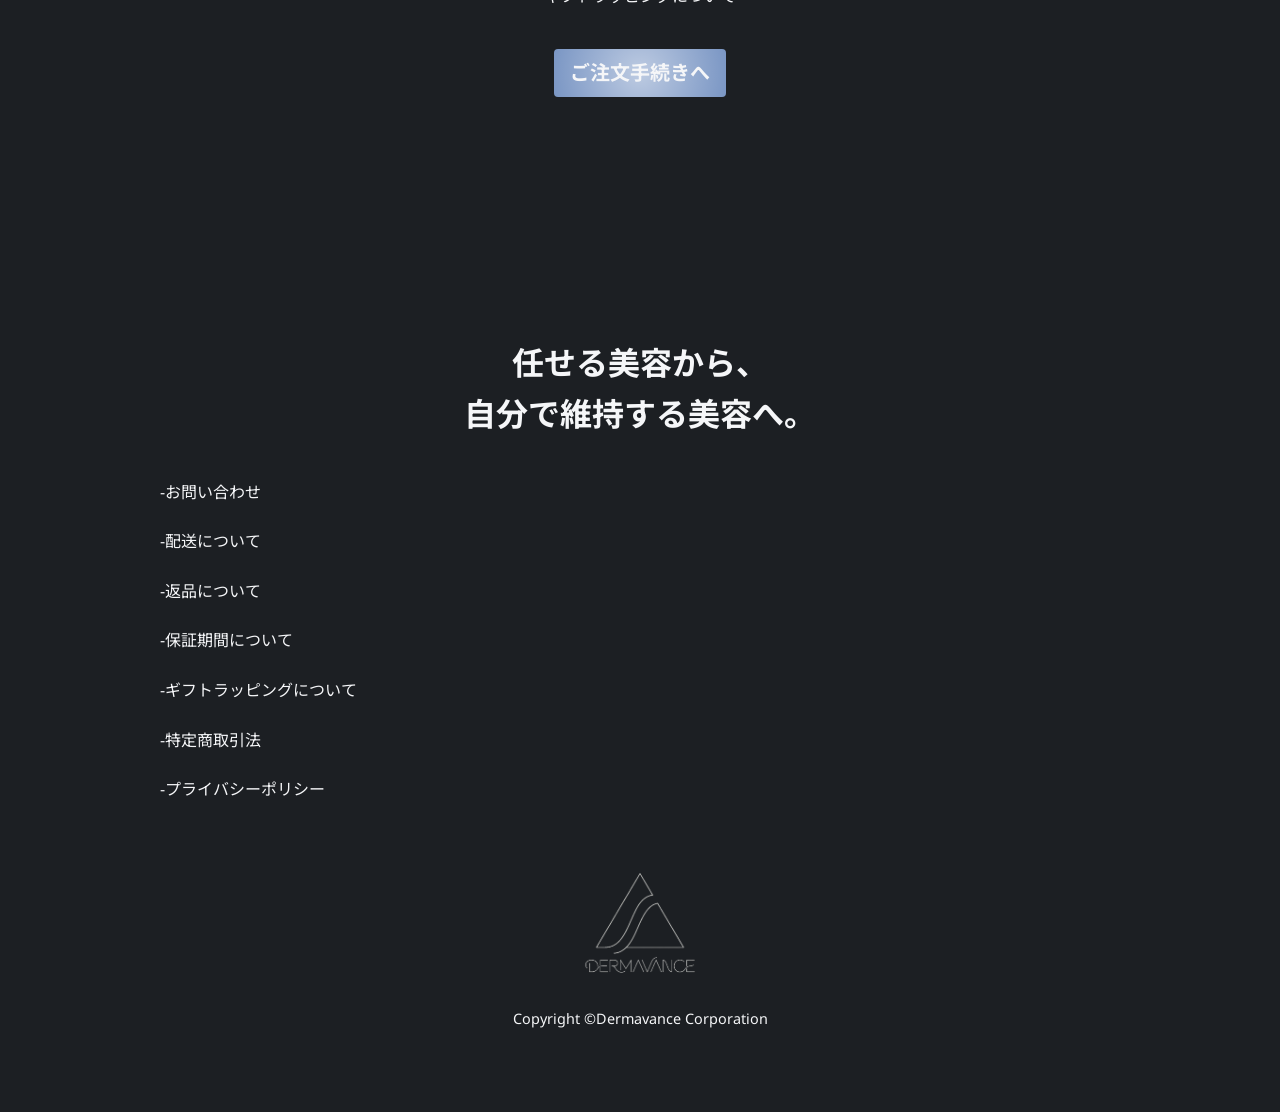
==== commit c3ee4de8: "021_BEM命名整理、OGP設定修正、CSS構成整理、不要script.js削除 実装内容自体は5月上旬時点の対応。 履歴整理に伴い再適用しているが、022で行った変更についてはcommit履歴の整" ====
--- a/buy.html
+++ b/buy.html
@@ -11,37 +11,23 @@
     <meta property="og:site_name" content="DERMAVANCE TRINITY-Xの購入">
     <meta property="og:title" content="DERMAVANCE TRINITY-Xの購入">
     <meta property="og:description" content="DERMAVANCE TRINITY-Xの購入ページ">
-    <meta property="og:url" content="">
+    <meta property="og:url" content="https://lets5steady.github.io/dermavance.lp/buy.html">
 
     <!-- サムネイル（絶対URL / https 推奨 / 2MB以下目安） -->
-    <!-- 推奨メイン：1200x630（横長） -->
-    <meta property="og:image" content="">
+    <meta property="og:image" content="https://github.com/lets5steady/dermavance.lp/blob/main/images/ogp_image.jpg?raw=true">
     <meta property="og:image:width" content="1200">
     <meta property="og:image:height" content="630">
-    <meta property="og:image:alt" content="サービスを象徴するビジュアルの代替テキスト">
-
-    <!-- 多言語サイトなら（任意） -->
-    <!-- <meta property="og:locale:alternate" content="en_US"> -->
+    <meta property="og:image:alt" content="“DERMAVANCE TRINITY-X”美容医療と自宅ケアの“間”を埋める、全く新しい美顔器。">
 
     <!-- X(Twitter) 用：最低限 card 種類。site は推奨 -->
     <meta name="twitter:card" content="summary_large_image">
     <!-- <meta name="twitter:site" content="@YOUR_OFFICIAL_ACCOUNT"> -->
-    <!-- 任意（og:* が参照されるため省略可だが、指定するとより安定） -->
     <meta name="twitter:title" content="DERMAVANCE TRINITY-Xの購入">
     <meta name="twitter:description" content="DERMAVANCE TRINITY-Xの購入">
-    <meta name="twitter:image" content="">
-    <meta name="twitter:image:alt" content="サービスを象徴するビジュアルの代替テキスト">
-    <!-- 担当者アカウントを出したい場合（任意） -->
-    <!-- <meta name="twitter:creator" content="@YOUR_STAFF_ACCOUNT"> -->
+    <meta name="twitter:image" content="https://github.com/lets5steady/dermavance.lp/blob/main/images/ogp_image.jpg?raw=true">
+    <meta name="twitter:image:alt" content="“DERMAVANCE TRINITY-X”美容医療と自宅ケアの“間”を埋める、全く新しい美顔器。">
 
-    <!-- Facebook解析や権限管理が必要な場合のみ（任意） -->
-    <!-- <meta property="fb:app_id" content="1234567890"> -->
-    <!-- <meta property="fb:admins" content="FACEBOOK_USER_ID"> -->
-
-    <!-- 共有時のクローラー制御は通常不要。検索用 robots は必要に応じて -->
-    <!-- <meta name="robots" content="noindex,nofollow"> -->
-
-    <link rel="shortcut icon" href="images/nomal_logo.jpg" type="image/x-icon">
+    <link rel="icon" href="images/favicon.png" type="image/png">
 
     <link rel="preconnect" href="https://fonts.googleapis.com">
     <link rel="preconnect" href="https://fonts.gstatic.com" crossorigin>
@@ -52,27 +38,27 @@
 </head>
 <body>
     <header>
-        <div class="header_logo">
-            <div class="header_logo_img">
+        <div class="site-header__logo">
+            <div class="site-header__logo-img">
                 <img src="images/header_logo_transparent.png" alt="DERMAVANCE">
             </div>
         </div>
-        <div class="header_navi">
+        <div class="site-header__nav">
             <ul>
-                <li><a href="index.html">概要</a></li>
-                <li><a href="quality.html">特徴</a></li>
-                <li><a href="buy.html">購入</a></li>
-                <li><a href="spec.html">仕様</a></li>
+                <li><a href="index.html" class="site-header__nav-link">概要</a></li>
+                <li><a href="quality.html" class="site-header__nav-link">特徴</a></li>
+                <li><a href="buy.html" class="site-header__nav-link">購入</a></li>
+                <li><a href="spec.html" class="site-header__nav-link">仕様</a></li>
             </ul>
         </div>
     </header>
     <main>
-        <section class="proceed_to_checkout">
-            <div class="l-inner fade-in-up">
+        <section class="proceed-to-checkout">
+            <div class="l-inner js-fade-in">
                 <h2>購入</h2>
-                <div class="product_description">
-                    <div class="carousel-container">
-                        <div class="slider" id="slider">
+                <div class="product-description">
+                    <div class="product-carousel">
+                        <div class="product-carousel__slider" id="slider">
                             <img src="images/black_01.jpg" id="black01" alt="ブラックの商品画像01">
                             <img src="images/black_02.jpg" id="black02" alt="ブラックの商品画像02">
                             <img src="images/black_03.jpg" id="black03" alt="ブラックの商品画像03">
@@ -80,71 +66,71 @@
                             <img src="images/silver_02.jpg" id="silver02" alt="シルバーの商品画像02">
                             <img src="images/silver_03.jpg" id="silver03" alt="シルバーの商品画像03">
                         </div>
-                        <div class="indicator-container" id="indicator">
-                            <span class="dot is-active" data-index="0"></span>
-                            <span class="dot" data-index="1"></span>
-                            <span class="dot" data-index="2"></span>
-                            <span class="dot" data-index="3"></span>
-                            <span class="dot" data-index="4"></span>
-                            <span class="dot" data-index="5"></span>
+                        <div class="product-carousel__dots" id="indicator">
+                            <span class="product-carousel__dot product-carousel__dot--active" data-index="0"></span>
+                            <span class="product-carousel__dot" data-index="1"></span>
+                            <span class="product-carousel__dot" data-index="2"></span>
+                            <span class="product-carousel__dot" data-index="3"></span>
+                            <span class="product-carousel__dot" data-index="4"></span>
+                            <span class="product-carousel__dot" data-index="5"></span>
                         </div>
-                        <div class="color-selector">
-                            <div class="color-option" data-color-index="0">
-                                <div class="color-circle" style="background-color: #000;"></div>
+                        <div class="product-carousel__color-selector">
+                            <div class="product-carousel__color-option" data-color-index="0">
+                                <div class="product-carousel__color-circle" style="background-color: #000;"></div>
                                 <span class="color-name">Black</span>
                             </div>
-                            <div class="color-option" data-color-index="3">
-                                <div class="color-circle" style="background-color: #c0c0c0;"></div>
+                            <div class="product-carousel__color-option" data-color-index="3">
+                                <div class="product-carousel__color-circle" style="background-color: #c0c0c0;"></div>
                                 <span class="color-name">Silver</span>
                             </div>
                         </div>
                     </div>
                     <h3>DERMAVANCE TRINITY-X</h3>
                 </div>
-                <div class="buy_text">
+                <div class="buy-text">
                     <p>
                         ■価格：505,000円（税込）<br>
                         ■在庫状況：販売中<br>
-                        ■最短お届け可能日：<span class="earliest_delivery_date"></span>
+                        ■最短お届け可能日：<span class="earliest-delivery-date"></span>
                     </p>
                     <p>
                         ■専用ジェルもご一緒にお届けします。<br>
-                        <span class="notice">※お手持ちの化粧水でもお使いいただけます。</span><br>
-                        <span class="notice">※配送、返品については以下をご確認ください。</span>
+                        <span class="u-notice">※お手持ちの化粧水でもお使いいただけます。</span><br>
+                        <span class="u-notice">※配送、返品については以下をご確認ください。</span>
                     </p>
-                    <ul class="shopping_guide">
-                        <li><a href="delivery.html">配送について</a></li>
-                        <li><a href="returns.html">返品について</a></li>
-                        <li><a href="warranty.html">保証期間について</a></li>
-                        <li><a href="gift.html">ギフトラッピングについて</a></li>
+                    <ul class="buy-nav">
+                        <li><a href="delivery.html" class="buy-nav-link">配送について</a></li>
+                        <li><a href="returns.html" class="buy-nav-link">返品について</a></li>
+                        <li><a href="warranty.html" class="buy-nav-link">保証期間について</a></li>
+                        <li><a href="gift.html" class="buy-nav-link">ギフトラッピングについて</a></li>
                     </ul>
                 </div>
-                <div class="link-to-page important"><a href="checkout.html">ご注文手続きへ</a></div>
+                <div class="cta-btn cta-btn--primary"><a href="checkout.html">ご注文手続きへ</a></div>
             </div>
         </section>
     </main>
     <footer>
-        <div class="footer_inner">
+        <div class="site-footer__inner">
             <h2>任せる美容から、<br>
                 自分で維持する美容へ。</h2>
-            <ul class="shopping_guide">
-                <li><a href="contact.html">-お問い合わせ</a></li>
-                <li><a href="delivery.html">-配送について</a></li>
-                <li><a href="returns.html">-返品について</a></li>
-                <li><a href="warranty.html">-保証期間について</a></li>
-                <li><a href="gift.html">-ギフトラッピングについて</a></li>
-                <li><a href="legal.html">-特定商取引法</a></li>
-                <li><a href="privacy.html">-プライバシーポリシー</a></li>
+            <ul class="site-footer__nav">
+                <li><a href="contact.html" class="site-footer__nav-link">-お問い合わせ</a></li>
+                <li><a href="delivery.html" class="site-footer__nav-link">-配送について</a></li>
+                <li><a href="returns.html" class="site-footer__nav-link">-返品について</a></li>
+                <li><a href="warranty.html" class="site-footer__nav-link">-保証期間について</a></li>
+                <li><a href="gift.html" class="site-footer__nav-link">-ギフトラッピングについて</a></li>
+                <li><a href="legal.html" class="site-footer__nav-link">-特定商取引法</a></li>
+                <li><a href="privacy.html" class="site-footer__nav-link">-プライバシーポリシー</a></li>
             </ul>
-            <div class="footer_logo">
-                <div class="footer_logo_img">
+            <div class="site-footer__logo">
+                <div class="site-footer__logo-img">
                     <img src="images/footer_logo_transparent.png" alt="DERMAVANCE">
                 </div>
                 <p><small>Copyright &copy;Dermavance Corporation</small></p>
             </div>
         </div>
     </footer>
-    <button id="page-top" type="button" aria-label="ページトップへ戻る">
+    <button id="page-top-btn" type="button" aria-label="ページトップへ戻る">
         <svg viewBox="0 0 24 24" aria-hidden="true">
             <polyline points="4 15 12 7 20 15"/>
         </svg>
--- a/css/style.css
+++ b/css/style.css
@@ -325,30 +325,23 @@
 /* 各セクションのレイアウト(背景別） */
 /* 空のdivタグなどに背景画像挿入する時 */
 /* セクション内のflex、margin/paddingなし */
-/* ----------------------------------------------
- * 1. スクロール連動フェードアップ用
- * ---------------------------------------------- */
-.fade-in-up {
+.js-fade-in {
   opacity: 0;
   transform: translateY(40px);
-  /* 滑らかなイージング */
   transition: opacity 1.2s cubic-bezier(0.25, 0.1, 0.25, 1), transform 1.2s cubic-bezier(0.25, 0.1, 0.25, 1);
 }
 
-.fade-in-up.is-visible {
+.js-fade-in.is-visible {
   opacity: 1;
   transform: translateY(0);
 }
 
-/* ----------------------------------------------
- * 2. ヒーロー画像の「微」ズーム
- * ---------------------------------------------- */
 .firstview {
   overflow: hidden;
   position: relative;
 }
 
-.firstview_img {
+.firstview__img {
   width: 100%;
   aspect-ratio: 1.875;
   background-repeat: no-repeat;
@@ -360,7 +353,7 @@
   position: relative;
   z-index: 1;
 }
-.firstview_img::before {
+.firstview__img::before {
   content: "";
   position: absolute;
   top: 0;
@@ -371,10 +364,10 @@
   background-size: cover;
   background-position: center;
   z-index: -1;
-  animation: subtleZoom 15s infinite alternate ease-in-out;
-}
-
-.firstview_title {
+  animation: perspectiveZoom 5s infinite alternate ease-in-out;
+}
+
+.firstview__title {
   max-width: 1200px;
   padding-inline: 1.5rem;
   align-self: flex-end;
@@ -383,15 +376,13 @@
   font-size: clamp(1.5rem, 0.43rem + 4.57vw, 2.25rem);
   position: relative;
   z-index: 10;
-  margin-block-end: -1.2em;
-}
-@media (min-width: 1024px) {
-  .firstview_title {
-    padding-inline: 7.5rem;
-  }
-}
-
-/* 5秒で少し右上に進みながら拡大する */
+}
+@media (min-width: 1024px) {
+  .firstview__title {
+    padding-inline: 7.5rem;
+  }
+}
+
 @keyframes perspectiveZoom {
   0% {
     transform: scale(1) translate(0, 0);
@@ -400,17 +391,6 @@
     transform: scale(1.1) translate(1%, -1%);
   }
 }
-.firstview_img::before {
-  animation: perspectiveZoom 5s infinite alternate ease-in-out;
-}
-
-/* ----------------------------------------------
- * 4. 簡易パララックス用
- * ---------------------------------------------- */
-.parallax-target {
-  will-change: transform; /* ブラウザの描画を最適化 */
-}
-
 html {
   font-size: 100%;
 }
@@ -463,35 +443,36 @@
   }
 }
 
-h3,
-.header_navi {
+h3 {
   font-size: 1.25rem;
   font-weight: 700;
 }
 @media (min-width: 1024px) {
-  h3,
-  .header_navi {
+  h3 {
     font-size: 1.5rem;
   }
 }
 
-.weight_bold,
 label {
   font-weight: 700;
 }
 
-.notice {
+.u-bold {
+  font-weight: 700;
+}
+
+.u-notice {
   font-size: 0.75rem;
 }
 @media (min-width: 1024px) {
-  .notice {
+  .u-notice {
     font-size: 0.875rem;
   }
 }
 
 button,
-.link-to-page a,
-#order_submit {
+.cta-btn a,
+#order-submit {
   padding-inline: 1rem;
   padding-block: 0.5rem;
   display: block;
@@ -503,49 +484,58 @@
 }
 @media (min-width: 1024px) {
   button,
-  .link-to-page a,
-  #order_submit {
+  .cta-btn a,
+  #order-submit {
     font-size: 1.25rem;
   }
 }
 
-.important a,
-button.important,
-#order_submit {
+.cta-btn--primary a,
+button.cta-btn--primary,
+#order-submit {
   background: radial-gradient(circle, rgba(255, 255, 255, 0.5) 0%, transparent 100%), #7a96c4;
   color: #f5f6f8;
   font-weight: 700;
 }
-.important a:hover,
-button.important:hover,
-#order_submit:hover {
+.cta-btn--primary a:hover,
+button.cta-btn--primary:hover,
+#order-submit:hover {
   background: radial-gradient(circle, rgba(255, 255, 255, 0.8) 0%, transparent 100%), #7a96c4;
 }
 
-.nomal a,
-button.nomal {
+.cta-btn--secondary a,
+button.cta-btn--secondary {
   background: radial-gradient(circle, rgba(255, 255, 255, 0.5) 0%, transparent 100%), #454c56;
   color: #f5f6f8;
 }
-.nomal a:hover,
-button.nomal:hover {
+.cta-btn--secondary a:hover,
+button.cta-btn--secondary:hover {
   background: radial-gradient(circle, rgba(255, 255, 255, 0.8) 0%, transparent 100%), #454c56;
 }
 
-.important a,
-.nomal a {
+.cta-btn--primary a,
+.cta-btn--secondary a {
   text-decoration: none;
   width: -moz-fit-content;
   width: fit-content;
 }
 
-.header_logo_img {
+.site-header__logo-img {
   width: 160px;
   margin-inline: auto;
   margin-block: 2.5rem;
 }
 
-.header_navi ul {
+.site-header__nav {
+  font-size: 1.25rem;
+  font-weight: 700;
+}
+@media (min-width: 1024px) {
+  .site-header__nav {
+    font-size: 1.5rem;
+  }
+}
+.site-header__nav ul {
   max-width: 327px;
   margin-inline: auto;
   display: flex;
@@ -553,19 +543,19 @@
   margin-block-end: 2.5rem;
 }
 @media (min-width: 1024px) {
-  .header_navi ul {
+  .site-header__nav ul {
     max-width: 50%;
     margin-block-end: 5rem;
   }
 }
 
-.header_navi ul li a {
+.site-header__nav-link {
   position: relative;
   display: inline-block;
   padding-bottom: 8px;
   transition: all 0.3s ease-out 0s;
 }
-.header_navi ul li a::after {
+.site-header__nav-link::after {
   content: "";
   position: absolute;
   left: 50%;
@@ -578,17 +568,12 @@
   opacity: 0;
   transition: all 0.3s ease-out 0s;
 }
-.header_navi ul li a:hover::after, .header_navi ul li a.is-active::after {
+.site-header__nav-link:hover::after, .site-header__nav-link.site-header__nav-link--active::after {
   opacity: 1;
 }
 
-/* ページ遷移ボタン<a> */
-.to_buypage {
-  display: inline-block;
-}
-
-/* フッター・購入ページ共通　ショッピングガイド */
-.shopping_guide {
+.site-footer__nav,
+.buy-nav {
   width: 100%;
   display: flex;
   flex-direction: column;
@@ -596,49 +581,49 @@
   font-size: 0.875rem;
 }
 @media (min-width: 1024px) {
-  .shopping_guide {
+  .site-footer__nav,
+  .buy-nav {
     gap: 1.5rem;
     font-size: 1rem;
   }
 }
 
-.shopping_guide li a {
+.site-footer__nav-link,
+.buy-nav-link {
   transition: all 0.3s ease-out 0s;
 }
-.shopping_guide li a:hover {
+.site-footer__nav-link:hover,
+.buy-nav-link:hover {
   border-bottom: 1px dotted #c9ccd1;
 }
 
-/* 購入・購入手続きページ共通　スライダー&インジケーター */
-.slider {
+.product-carousel__slider {
   display: flex;
   overflow-x: auto;
-  scroll-snap-type: x mandatory; /* 横方向に吸い付く設定 */
-  scrollbar-width: none; /* スクロールバーを隠す（Firefox） */
-}
-
-.slider::-webkit-scrollbar {
-  display: none; /* スクロールバーを隠す（Chrome/Safari） */
-}
-
-.slider img {
+  scroll-snap-type: x mandatory;
+  scrollbar-width: none;
+}
+.product-carousel__slider::-webkit-scrollbar {
+  display: none;
+}
+.product-carousel__slider img {
   width: 100%;
   flex-shrink: 0;
-  scroll-snap-align: start; /* 画像の端で止まる */
-}
-
-.indicator-container {
+  scroll-snap-align: start;
+}
+
+.product-carousel__dots {
   display: flex;
   justify-content: center;
   gap: 0.75rem;
 }
 @media (min-width: 1024px) {
-  .indicator-container {
+  .product-carousel__dots {
     gap: 1rem;
   }
 }
 
-.dot {
+.product-carousel__dot {
   width: 12px;
   height: 12px;
   background-color: #c9ccd1;
@@ -646,17 +631,15 @@
   transition: all 0.3s;
 }
 @media (min-width: 1024px) {
-  .dot {
+  .product-carousel__dot {
     width: 14px;
     height: 14px;
   }
 }
-
-.dot.is-active {
-  background-color: #f5f6f8; /* 現在の画像は白くする */
-}
-
-/* モーダル */
+.product-carousel__dot--active {
+  background-color: #f5f6f8;
+}
+
 dialog {
   max-width: 50%;
   min-width: 280px;
@@ -666,7 +649,7 @@
   box-shadow: 0 4px 20px rgba(0, 0, 0, 0.2);
 }
 
-.modal_inner {
+.modal__inner {
   padding: 1.5rem;
   background-color: #c9ccd1;
   color: #1c1f23;
@@ -675,9 +658,9 @@
   gap: 1rem;
 }
 
-.modal_img {
-  width: 80%; /* モーダルの横幅に対して常に80%のサイズにする */
-  max-width: 400px; /* ただし、PCなどの広い画面でも400px以上にはしない */
+.modal__img {
+  width: 80%;
+  max-width: 400px;
   margin-inline: auto;
 }
 
@@ -686,8 +669,7 @@
   cursor: pointer;
 }
 
-/* ページトップボタン */
-#page-top {
+#page-top-btn {
   position: fixed;
   bottom: 4.5rem;
   right: 1.5rem;
@@ -698,31 +680,23 @@
   border: 1px solid rgba(255, 255, 255, 0.15);
   border-radius: 50%;
   cursor: pointer;
-  /* 矢印アイコン */
   display: flex;
   align-items: center;
   justify-content: center;
-  /* 登場・消滅アニメーション */
   opacity: 0;
   visibility: hidden;
   transform: translateY(12px);
   transition: opacity 0.35s ease, visibility 0.35s ease, transform 0.35s ease, background 0.3s ease-out;
 }
-
-/* スクロールで表示されたとき */
-#page-top.is-visible {
+#page-top-btn.is-visible {
   opacity: 1;
   visibility: visible;
   transform: translateY(0);
 }
-
-/* ホバー */
-#page-top:hover {
+#page-top-btn:hover {
   background: radial-gradient(circle, rgba(255, 255, 255, 0.8) 0%, transparent 100%), #2c2f35;
 }
-
-/* 矢印（SVG） */
-#page-top svg {
+#page-top-btn svg {
   width: 20px;
   height: 20px;
   stroke: #fff;
@@ -730,18 +704,13 @@
   fill: none;
   stroke-linecap: round;
   stroke-linejoin: round;
-  /* クリック時に少し跳ねる */
   transition: transform 0.2s ease;
 }
-
-#page-top:active svg {
+#page-top-btn:active svg {
   transform: translateY(-3px);
 }
 
-/* fixed_button（購入ボタン）がある場合の位置調整
-既存の #fixed_button の高さを考慮して bottom を設定済みのため
-このルールは任意で追加してください */
-.footer_inner {
+.site-footer__inner {
   max-width: 1200px;
   margin-inline: auto;
   padding-inline: 1.5rem;
@@ -753,21 +722,21 @@
   text-align: center;
 }
 @media (min-width: 1024px) {
-  .footer_inner {
-    padding-inline: 7.5rem;
-  }
-}
-
-.footer_inner .shopping_guide {
+  .site-footer__inner {
+    padding-inline: 7.5rem;
+  }
+}
+
+.site-footer__nav {
   text-align: start;
 }
 
-.footer_logo_img {
+.site-footer__logo-img {
   width: 160px;
   margin-inline: auto;
 }
 
-#fixed_button {
+.fixed-cta {
   width: 100%;
   padding-block: 0.5rem;
   background-color: #1c1f23;
@@ -779,7 +748,7 @@
   z-index: 100;
 }
 
-.firstview_inner {
+.firstview__inner {
   padding-inline: 1.5rem;
   padding-block-end: 2.5rem;
   display: flex;
@@ -787,7 +756,7 @@
   gap: 2.5rem;
 }
 @media (min-width: 1024px) {
-  .firstview_inner {
+  .firstview__inner {
     padding-inline: 7.5rem;
   }
 }
@@ -819,7 +788,7 @@
   }
 }
 
-.care_text {
+.care__text {
   display: flex;
   flex-direction: column;
   gap: 1rem;
@@ -848,11 +817,11 @@
   }
 }
 
-.new_choice {
+.new-choice {
   width: 100%;
   background-color: #1c1f23;
 }
-.new_choice > .l-inner {
+.new-choice > .l-inner {
   max-width: 1200px;
   margin-inline: auto;
   padding-inline: 1.5rem;
@@ -863,24 +832,24 @@
   gap: 2.5rem;
 }
 @media (min-width: 1024px) {
-  .new_choice > .l-inner {
-    padding-inline: 7.5rem;
-  }
-}
-@media (min-width: 1024px) {
-  .new_choice .l-inner {
+  .new-choice > .l-inner {
+    padding-inline: 7.5rem;
+  }
+}
+@media (min-width: 1024px) {
+  .new-choice .l-inner {
     flex-direction: row;
     align-items: center;
   }
 }
 
-.new_choice_text {
+.new-choice__text {
   display: flex;
   flex-direction: column;
   gap: 1rem;
 }
 
-.new_choice_img {
+.new-choice__img {
   width: 100%;
   aspect-ratio: 1;
   background-repeat: no-repeat;
@@ -895,7 +864,6 @@
   flex-direction: column;
   gap: 2.5rem;
 }
-
 .features .l-inner {
   max-width: 1200px;
   margin-inline: auto;
@@ -913,23 +881,23 @@
   }
 }
 
-.features_title {
+.features__title {
   text-align: center;
 }
 
-.features_text {
+.features__text {
   display: flex;
   flex-direction: column;
   gap: 1rem;
 }
 @media (min-width: 1024px) {
-  .features_text {
+  .features__text {
     flex: 4;
   }
 }
 
 @media (min-width: 1024px) {
-  .features_img {
+  .features__img {
     flex: 6;
   }
 }
@@ -942,7 +910,6 @@
   flex-direction: column;
   gap: 2.5rem;
 }
-
 .beforeafter .l-inner {
   max-width: 1200px;
   margin-inline: auto;
@@ -961,29 +928,28 @@
   }
 }
 
-.beforeafter_text {
+.beforeafter__text {
   display: flex;
   flex-direction: column;
   gap: 1rem;
 }
 @media (min-width: 1024px) {
-  .beforeafter_text {
+  .beforeafter__text {
     flex: 4;
   }
 }
 
-.beforeafter_image {
+.beforeafter__image {
   display: flex;
   flex-direction: column;
   gap: 1rem;
 }
 @media (min-width: 1024px) {
-  .beforeafter_image {
+  .beforeafter__image {
     flex: 6;
   }
 }
-
-.beforeafter_image h3 {
+.beforeafter__image h3 {
   text-align: center;
 }
 
@@ -992,14 +958,14 @@
   text-align: center;
 }
 
-.design_inner {
+.design__inner {
   display: flex;
   flex-direction: column;
   gap: 7.5rem;
   padding-block-start: 2.5rem;
 }
 @media (min-width: 1024px) {
-  .design_inner {
+  .design__inner {
     padding-inline: 7.5rem;
     flex-direction: row;
     gap: 1rem;
@@ -1007,21 +973,19 @@
   }
 }
 
-.how_to_use,
-.about_app {
+.design__col {
   height: 100%;
   display: flex;
   flex-direction: column;
   gap: 2.5rem;
 }
 @media (min-width: 1024px) {
-  .how_to_use,
-  .about_app {
+  .design__col {
     flex: 1;
   }
 }
 
-.using_img {
+.design__img--using {
   width: 100%;
   aspect-ratio: 1;
   background-repeat: no-repeat;
@@ -1029,7 +993,7 @@
   background-image: url(../images/using_img02.jpg);
 }
 
-.ai_img {
+.design__img--ai {
   width: 100%;
   aspect-ratio: 1;
   background-repeat: no-repeat;
@@ -1060,18 +1024,18 @@
   text-align: center;
 }
 
-.product_img {
+.product__img {
   width: min(50vw, 720px);
   margin-inline: auto;
 }
 
-.quality_top,
-.five_modes {
+.quality-top,
+.five-modes {
   width: 100%;
   background-color: #1c1f23;
 }
-.quality_top > .l-inner,
-.five_modes > .l-inner {
+.quality-top > .l-inner,
+.five-modes > .l-inner {
   max-width: 1200px;
   margin-inline: auto;
   padding-inline: 1.5rem;
@@ -1082,27 +1046,27 @@
   gap: 2.5rem;
 }
 @media (min-width: 1024px) {
-  .quality_top > .l-inner,
-  .five_modes > .l-inner {
-    padding-inline: 7.5rem;
-  }
-}
-.quality_top,
-.five_modes {
+  .quality-top > .l-inner,
+  .five-modes > .l-inner {
+    padding-inline: 7.5rem;
+  }
+}
+.quality-top,
+.five-modes {
   text-align: center;
 }
 
-.quality_top .l-inner {
+.quality-top .l-inner {
   padding-block-start: 0;
 }
 
-.design_point,
-.reasons_of_safety {
+.design-point,
+.safety-reasons {
   width: 100%;
   background-color: #f5f6f8;
 }
-.design_point > .l-inner,
-.reasons_of_safety > .l-inner {
+.design-point > .l-inner,
+.safety-reasons > .l-inner {
   max-width: 1200px;
   margin-inline: auto;
   padding-inline: 1.5rem;
@@ -1113,69 +1077,67 @@
   gap: 2.5rem;
 }
 @media (min-width: 1024px) {
-  .design_point > .l-inner,
-  .reasons_of_safety > .l-inner {
+  .design-point > .l-inner,
+  .safety-reasons > .l-inner {
     padding-inline: 7.5rem;
     gap: 5rem;
   }
 }
 
-.design_point01,
-.design_point02,
-.safety_reason01,
-.safety_reason02 {
-  display: flex;
-  flex-direction: column;
-  gap: 2.5rem;
-}
-
-.design_point01,
-.safety_reason01 {
+.design-point__col,
+.safety-reasons__item {
+  display: flex;
+  flex-direction: column;
+  gap: 2.5rem;
+}
+
+.design-point__col--bordered,
+.safety-reasons__item--bordered {
   padding-block-end: 2.5rem;
   border-bottom: 1px solid #c9ccd1;
 }
 
-.five_modes {
+.five-modes {
   padding-block-end: 2.5rem;
 }
 @media (min-width: 1024px) {
-  .five_modes {
+  .five-modes {
     padding-block-end: 7.5rem;
   }
 }
 
-.five_modes .mode {
+.five-modes .mode {
   display: flex;
   flex-direction: column;
   gap: 2rem;
   margin-inline: auto;
 }
 @media (min-width: 1024px) {
-  .five_modes .mode {
+  .five-modes .mode {
     flex-direction: row;
     align-items: center;
     gap: 1rem;
   }
-  .five_modes .mode.mode_reverse {
+  .five-modes .mode.mode--reverse {
     flex-direction: row-reverse;
   }
 }
 
-.mode_text {
+.mode__text {
   display: flex;
   flex-direction: column;
   gap: 1rem;
 }
 
-.mode_img {
+.mode__img {
   width: clamp(327px, 50vw, 560px);
 }
 
-.reasons_of_safety h2 {
+.safety-reasons h2 {
   text-align: center;
 }
 
-.doctor_img {
+.safety-reasons__doctor-img {
   width: 100%;
   aspect-ratio: 1.5;
   background-repeat: no-repeat;
@@ -1183,11 +1145,11 @@
   background-image: url(../images/doctor.jpg);
 }
 
-.proceed_to_checkout {
+.proceed-to-checkout {
   width: 100%;
   background-color: #1c1f23;
 }
-.proceed_to_checkout > .l-inner {
+.proceed-to-checkout > .l-inner {
   max-width: 1200px;
   margin-inline: auto;
   padding-inline: 1.5rem;
@@ -1198,35 +1160,34 @@
   gap: 2.5rem;
 }
 @media (min-width: 1024px) {
-  .proceed_to_checkout > .l-inner {
-    padding-inline: 7.5rem;
-  }
-}
-.proceed_to_checkout {
+  .proceed-to-checkout > .l-inner {
+    padding-inline: 7.5rem;
+  }
+}
+.proceed-to-checkout {
   text-align: center;
 }
 
-.product_description {
+.product-description {
   display: flex;
   flex-direction: column;
   gap: 1.5rem;
 }
 
-/* カラーセレクターの見た目 */
-.color-selector {
+.product-carousel__color-selector {
   margin-block: 2.5rem;
   display: flex;
   justify-content: center;
   gap: 1.5rem;
 }
 
-.color-option {
+.product-carousel__color-option {
   display: flex;
   align-items: center;
   cursor: pointer;
 }
 
-.color-circle {
+.product-carousel__color-circle {
   margin-inline-end: 0.75rem;
   width: 24px;
   height: 24px;
@@ -1234,8 +1195,7 @@
   position: relative;
 }
 
-/* 選択された時の白い外枠（擬似要素） */
-.color-option.is-active .color-circle::before {
+.product-carousel__color-option--active .product-carousel__color-circle::before {
   content: "";
   position: absolute;
   top: -4px;
@@ -1246,27 +1206,21 @@
   border-radius: 50%;
 }
 
-.buy_text {
-  display: flex;
-  flex-direction: column;
-  gap: 2.5rem;
-}
-
-.shopping_guide {
-  text-align: center;
-  gap: 0.75rem;
-}
-
-/* 共通 */
-.select_product,
-.user_info,
-.payment_method {
+.buy-text {
+  display: flex;
+  flex-direction: column;
+  gap: 2.5rem;
+}
+
+.product-select,
+.customer-form,
+.payment-method {
   width: 100%;
   background-color: #1c1f23;
 }
-.select_product > .l-inner,
-.user_info > .l-inner,
-.payment_method > .l-inner {
+.product-select > .l-inner,
+.customer-form > .l-inner,
+.payment-method > .l-inner {
   max-width: 1200px;
   margin-inline: auto;
   padding-inline: 1.5rem;
@@ -1277,24 +1231,17 @@
   gap: 2.5rem;
 }
 @media (min-width: 1024px) {
-  .select_product > .l-inner,
-  .user_info > .l-inner,
-  .payment_method > .l-inner {
-    padding-inline: 7.5rem;
-  }
-}
-
-.select_product,
-.user_info h2,
-.payment_method h2 {
+  .product-select > .l-inner,
+  .customer-form > .l-inner,
+  .payment-method > .l-inner {
+    padding-inline: 7.5rem;
+  }
+}
+
+.product-select,
+.customer-form h2,
+.payment-method h2 {
   text-align: center;
-}
-
-.carousel-container,
-.select_product_inner {
-  display: flex;
-  flex-direction: column;
-  gap: 1.5rem;
 }
 
 input,
@@ -1312,14 +1259,20 @@
   }
 }
 
-/* 商品選択 */
-.select_date p {
+.product-carousel,
+.product-select__options {
+  display: flex;
+  flex-direction: column;
+  gap: 1.5rem;
+}
+
+.product-select__option-group p {
   padding-block-start: 0.5em;
   font-size: 0.875rem;
   color: #c9ccd1;
 }
 
-.total {
+.price-summary {
   padding: 1rem;
   background-color: #c9ccd1;
   color: #1c1f23;
@@ -1329,118 +1282,95 @@
   gap: 2rem;
 }
 
-.sub_total,
-.shipping,
-.total_amount {
+.price-summary__row {
   display: flex;
   justify-content: space-between;
 }
-
-.total_amount .weight_bold {
+.price-summary__row--total .price-summary__value {
   font-size: 1.25rem;
 }
 
-/* お客様情報 */
-.user_info_inner {
+.customer-form__fields {
   padding-block-end: 5rem;
   display: flex;
   flex-direction: column;
   gap: 2rem;
 }
-
-.user_info_inner label {
+.customer-form__fields label {
   display: flex;
   gap: 0.75rem;
   align-items: center;
 }
 
-.user_name,
-.name_kana,
-.post_code,
-.prefrcture,
-.city_name,
-.building_name,
-.phone_number,
-.email_address {
+.customer-form__group {
   display: flex;
   flex-direction: column;
   gap: 1rem;
 }
 
-.name_input,
-.kana_input {
+.customer-form__name-inputs {
   display: flex;
   gap: 1rem;
 }
-
-.name_input input,
-.kana_input input {
+.customer-form__name-inputs input {
   width: 0;
   flex: 1;
   min-width: 0;
 }
 @media (min-width: 1024px) {
-  .name_input input,
-  .kana_input input {
+  .customer-form__name-inputs input {
     max-width: 25%;
   }
 }
 
-.required {
+.customer-form__required-badge {
   color: #E73434;
   font-size: 0.75rem;
 }
 
-.delivery_address {
+.customer-form__delivery {
   text-align: start;
   display: flex;
   flex-direction: column;
   gap: 2.5rem;
 }
 
-/* お支払い方法 */
-.input_payment {
-  display: flex;
-  flex-direction: column;
-  gap: 2.5rem;
-}
-
-.method_type {
+.payment-method__body {
+  display: flex;
+  flex-direction: column;
+  gap: 2.5rem;
+}
+
+.payment-method__options {
   display: flex;
   flex-direction: column;
   gap: 0.75rem;
 }
 @media (min-width: 1024px) {
-  .method_type {
+  .payment-method__options {
     gap: 2rem;
   }
 }
 
-.error_select_product,
-.error_userinfo,
-.error_payment {
+.error-box {
   display: flex;
   align-items: flex-start;
   gap: 0.75rem;
   margin: 1rem 0;
   padding: 1rem;
-  background-color: #f5f6f8;
+  background-color: #c9ccd1;
   border: 1px solid #7a96c4;
   border-radius: 4px;
   box-shadow: 0 2px 4px rgba(231, 52, 52, 0.05);
   animation: fadeInSlide 0.3s ease-out;
 }
-.error_select_product p,
-.error_userinfo p,
-.error_payment p {
+.error-box p {
   color: #E73434;
   font-size: 0.875rem;
   margin: 0;
   text-align: left;
 }
-.error_select_product p br,
-.error_userinfo p br,
-.error_payment p br {
+.error-box p br {
   display: block;
   content: "";
   margin-top: 6px;
@@ -1456,32 +1386,32 @@
     transform: translateY(0);
   }
 }
-.input-error {
-  border-color: #E73434 !important;
-  background-color: rgba(231, 52, 52, 0.02);
-}
-.input-error:focus {
+.checkout-form__input--error {
+  border-color: #E73434;
+  background-color: #f5f6f8;
+}
+.checkout-form__input--error:focus {
   box-shadow: 0 0 0 3px rgba(231, 52, 52, 0.2);
 }
 
-#order_submit {
+#order-submit {
   transition: all 0.3s ease;
   cursor: pointer;
 }
-#order_submit:disabled, #order_submit.is-disabled {
-  background-color: #c9ccd1 !important;
-  color: #f5f6f8 !important;
+#order-submit:disabled, #order-submit.cta-btn--disabled {
+  background-color: #c9ccd1;
+  color: #f5f6f8;
   cursor: not-allowed;
   opacity: 0.7;
   box-shadow: none;
-  transform: none !important;
-}
-
-.spec_top {
+  transform: none;
+}
+
+.spec-top {
   width: 100%;
   background-color: #1c1f23;
 }
-.spec_top > .l-inner {
+.spec-top > .l-inner {
   max-width: 1200px;
   margin-inline: auto;
   padding-inline: 1.5rem;
@@ -1492,25 +1422,22 @@
   gap: 2.5rem;
 }
 @media (min-width: 1024px) {
-  .spec_top > .l-inner {
-    padding-inline: 7.5rem;
-  }
-}
-
-.spec_top h2 {
+  .spec-top > .l-inner {
+    padding-inline: 7.5rem;
+  }
+}
+.spec-top h2 {
   text-align: center;
 }
 
-.spec_table {
+.spec-table {
   color: #1c1f23;
   font-size: 0.875rem;
 }
-
-.spec_table th {
+.spec-table th {
   background-color: #c9ccd1;
 }
-
-.spec_table td {
+.spec-table td {
   padding: 1rem;
   background-color: #f5f6f8;
 }
@@ -1535,11 +1462,11 @@
   }
 }
 
-.legal_list {
+.legal-list {
   display: flex;
   flex-direction: column;
   gap: 2rem;
 }
-.legal_list dt {
+.legal-list dt {
   font-weight: 700;
 }/*# sourceMappingURL=style.css.map */
